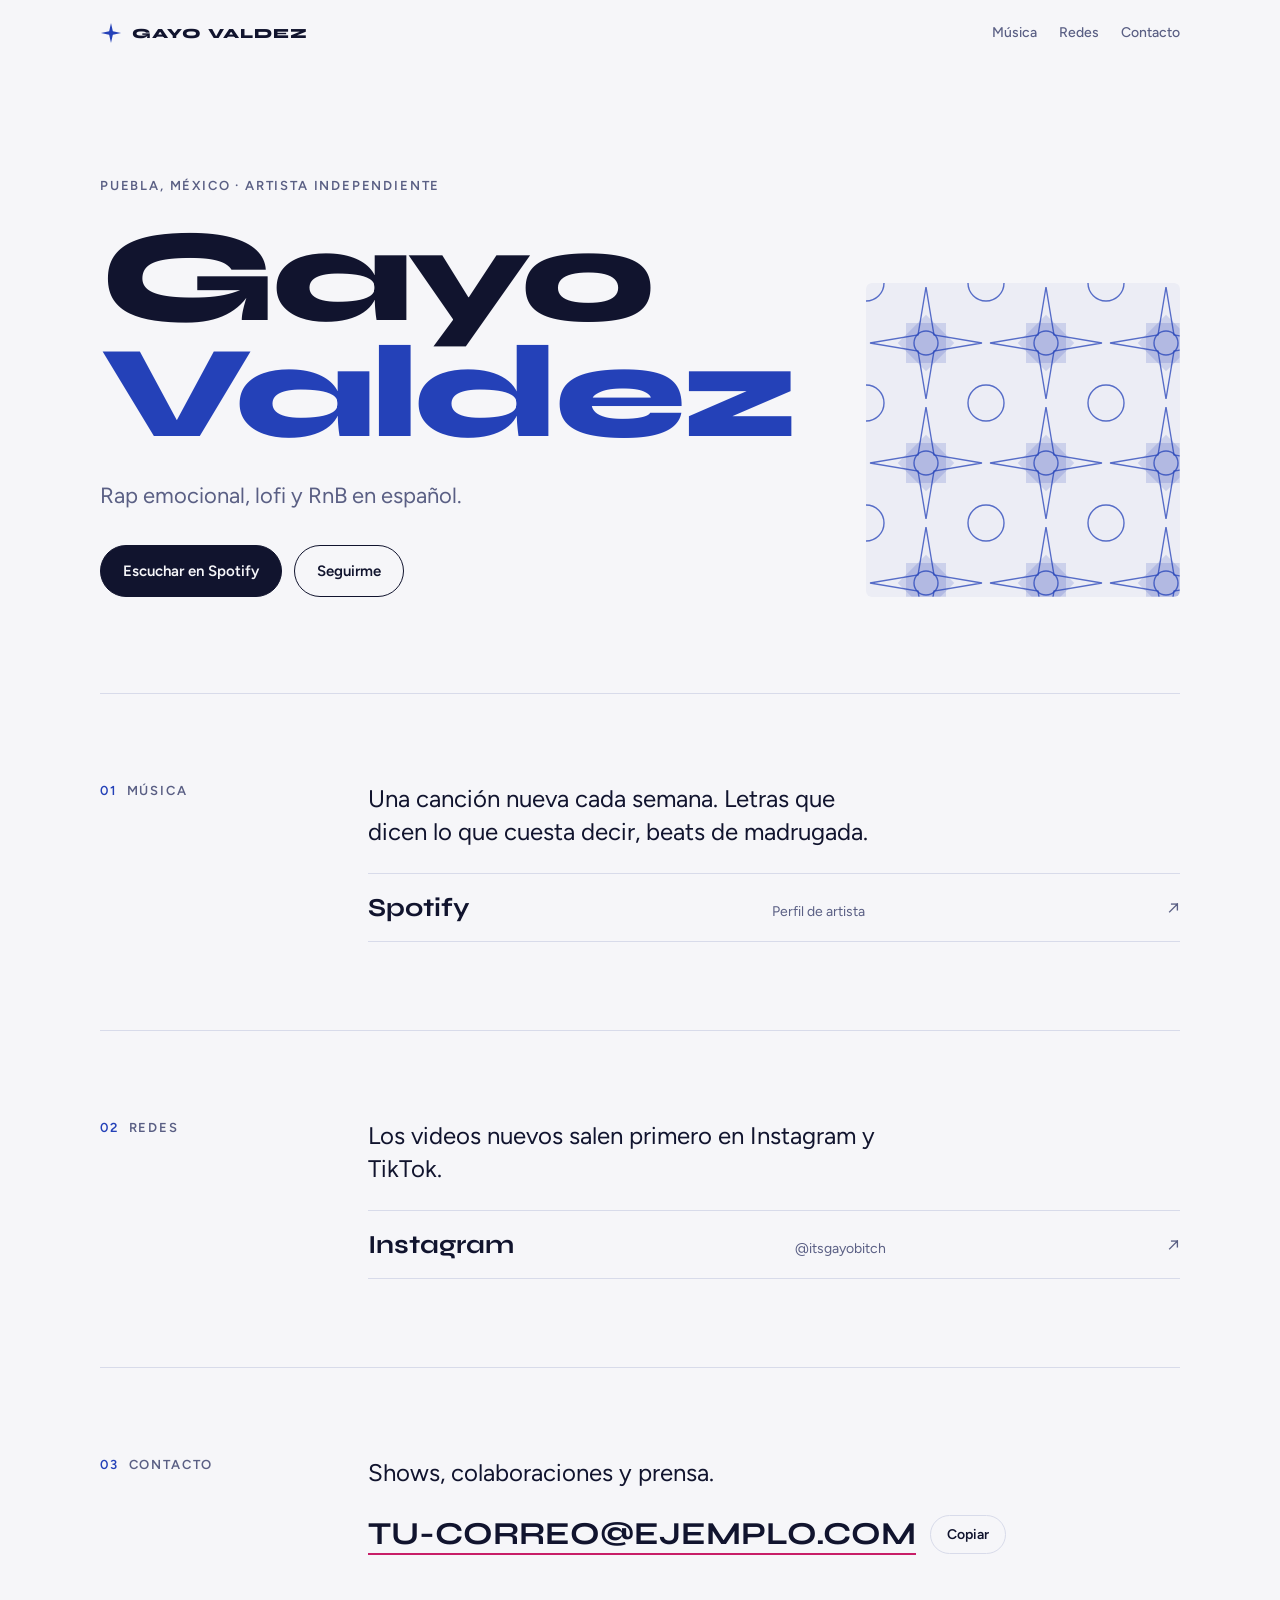
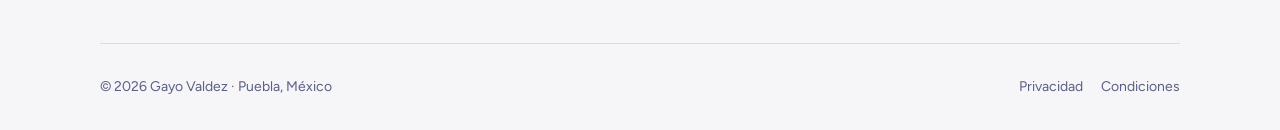
==== index.html @ bd782d78 "Add files via upload" ====
<!doctype html>
<html lang="es">
<head>
<meta charset="utf-8">
<meta name="viewport" content="width=device-width,initial-scale=1,viewport-fit=cover">
<link rel="preconnect" href="https://fonts.googleapis.com"><link rel="preconnect" href="https://fonts.gstatic.com" crossorigin>
<link rel="stylesheet" href="https://fonts.googleapis.com/css2?family=Syne:wght@700;800&family=Figtree:wght@400;500;600&display=swap">
<title>Gayo Valdez</title>
<meta name="description" content="Gayo Valdez: rap emocional, lofi y RnB en español desde Puebla, México.">
<meta property="og:title" content="Gayo Valdez"><meta property="og:description" content="Rap emocional, lofi y RnB en español desde Puebla."><meta property="og:url" content="https://gayovaldez.com/">
<link rel="stylesheet" href="styles.css">
<script>/* enlaces viejos con # */var h=location.hash;if(h==="#privacidad"||h==="#terminos")location.replace(h.slice(1)+"/");</script>
</head>
<body>
<nav class="wrap" aria-label="Principal">
  <a class="brand" href="./"><svg viewBox="0 0 24 24" aria-hidden="true"><path d="M12 1 L14 10 L23 12 L14 14 L12 23 L10 14 L1 12 L10 10 Z" fill="var(--cobalt)"/></svg> GAYO VALDEZ</a>
  <div class="links">
    <a href="#musica">Música</a><a href="#redes">Redes</a><a href="#contacto">Contacto</a>
    <!-- Próximas: <a href="#conciertos">Conciertos</a><a href="#galeria">Galería</a><a href="#bts">Detrás de cámaras</a><a href="#merch">Merch</a> -->
  </div>
</nav>

<main class="wrap">
  <header class="hero">
    <div>
      <p class="eyebrow">Puebla, México · Artista independiente</p>
      <h1><span>Gayo</span><span class="v">Valdez</span></h1>
      <p class="tag">Rap emocional, lofi y RnB en español.</p>
      <div class="cta">
        <a class="btn main" data-link="spotify" href="#musica">Escuchar en Spotify</a>
        <a class="btn" href="#redes">Seguirme</a>
      </div>
    </div>
    <div class="tile" aria-hidden="true">
      <svg preserveAspectRatio="xMidYMid slice"><defs><pattern id="az" width="120" height="120" patternUnits="userSpaceOnUse">
        <rect class="f" x="40" y="40" width="40" height="40"/><rect class="f" x="40" y="40" width="40" height="40" transform="rotate(45 60 60)"/>
        <circle class="t" cx="60" cy="60" r="12"/><circle class="t" cx="0" cy="0" r="18"/><circle class="t" cx="120" cy="0" r="18"/><circle class="t" cx="0" cy="120" r="18"/><circle class="t" cx="120" cy="120" r="18"/>
        <path class="t" d="M60 4 L68 52 L116 60 L68 68 L60 116 L52 68 L4 60 L52 52 Z"/>
      </pattern></defs><rect width="100%" height="100%" fill="url(#az)"/></svg>
    </div>
  </header>

  <section class="sec" id="musica">
    <h2><i>01</i>Música</h2>
    <div>
      <p class="lead">Una canción nueva cada semana. Letras que dicen lo que cuesta decir, beats de madrugada.</p>
      <ul class="list">
        <li><a data-link="spotify">Spotify <span>Perfil de artista</span></a></li>
        <li><a data-link="youtube">YouTube <span>Videos oficiales</span></a></li>
        <li><a data-link="apple">Apple Music <span>Escuchar</span></a></li>
        <li><a data-link="soundcloud">SoundCloud <span>Escuchar</span></a></li>
      </ul>
    </div>
  </section>

  <section class="sec" id="redes">
    <h2><i>02</i>Redes</h2>
    <div>
      <p class="lead">Los videos nuevos salen primero en Instagram y TikTok.</p>
      <ul class="list">
        <li><a data-link="instagram">Instagram <span>@itsgayobitch</span></a></li>
        <li><a data-link="tiktok">TikTok <span data-tiktok></span></a></li>
      </ul>
    </div>
  </section>

  <section class="sec" id="contacto">
    <h2><i>03</i>Contacto</h2>
    <div>
      <p class="lead">Shows, colaboraciones y prensa.</p>
      <div class="mail"><a data-email href="#"></a><button id="cp" type="button">Copiar</button></div>
    </div>
  </section>

  <!-- PRÓXIMAS SECCIONES (descomentar cuando haya contenido)
  <section class="sec" id="conciertos"><h2><i>04</i>Conciertos</h2><div>…</div></section>
  <section class="sec" id="galeria"><h2><i>05</i>Galería</h2><div>…</div></section>
  <section class="sec" id="bts"><h2><i>06</i>Detrás de cámaras</h2><div>…</div></section>
  <section class="sec" id="merch"><h2><i>07</i>Merch</h2><div>…</div></section>
  -->
</main>

<footer class="wrap">
  <span>© <span data-year>2026</span> Gayo Valdez · Puebla, México</span>
  <nav aria-label="Legal"><a href="privacidad/">Privacidad</a><a href="terminos/">Condiciones</a></nav>
</footer>
<script src="config.js"></script><script src="site.js"></script>
</body>
</html>
---- styles.css ----
/* Gayo Valdez — portafolio minimalista. Talavera como único gesto; todo lo demás, aire. */
:root{
  --bg:#F6F6F9; --surface:#ECEDF5; --fg:#11142E; --muted:#5A5F84; --cobalt:#2441B8; --rosa:#C81E68; --line:#D8DBEA;
  --display:"Syne","Arial Black",sans-serif; --body:"Figtree",system-ui,sans-serif; --tile:#2441B8;
}
@media (prefers-color-scheme:dark){:root:not([data-theme="light"]){--bg:#0B0E24;--surface:#151A3F;--fg:#ECEEFA;--muted:#9CA3CF;--cobalt:#8197FF;--rosa:#FF5BA0;--line:#232A5C;--tile:#8197FF;color-scheme:dark}}
:root[data-theme="dark"]{--bg:#0B0E24;--surface:#151A3F;--fg:#ECEEFA;--muted:#9CA3CF;--cobalt:#8197FF;--rosa:#FF5BA0;--line:#232A5C;--tile:#8197FF;color-scheme:dark}
*{box-sizing:border-box}
html{scroll-behavior:smooth;-webkit-text-size-adjust:100%}
body{margin:0;background:var(--bg);color:var(--fg);font:400 17px/1.6 var(--body);padding-inline:max(16px,env(safe-area-inset-left,0px)) max(16px,env(safe-area-inset-right,0px))}
a{color:inherit}
:focus-visible{outline:3px solid var(--rosa);outline-offset:3px}
[hidden]{display:none!important}
.wrap{max-width:1080px;margin:0 auto}

nav{display:flex;justify-content:space-between;align-items:center;gap:16px;padding-block:22px;flex-wrap:wrap}
.brand{display:flex;align-items:center;gap:10px;text-decoration:none;font:800 14px var(--display);letter-spacing:.08em}
.brand svg{width:22px;height:22px}
nav .links{display:flex;gap:22px;font-size:14px;font-weight:500}
nav .links a{text-decoration:none;color:var(--muted)} nav .links a:hover{color:var(--fg)}

.hero{display:grid;grid-template-columns:1.25fr 1fr;gap:clamp(28px,6vw,72px);align-items:end;padding-block:clamp(40px,9vw,110px) clamp(48px,8vw,96px)}
.eyebrow{margin:0 0 22px;font-size:13px;font-weight:600;letter-spacing:.14em;text-transform:uppercase;color:var(--muted)}
h1{font:800 clamp(56px,11vw,132px)/.88 var(--display);letter-spacing:-.035em;margin:0}
h1 span{display:block} h1 .v{color:var(--cobalt)}
.tag{margin:26px 0 0;font-size:clamp(18px,2.4vw,22px);color:var(--muted);max-width:30ch}
.cta{display:flex;gap:12px;flex-wrap:wrap;margin-top:32px}
.btn{display:inline-block;padding:13px 22px;border-radius:999px;font-weight:600;font-size:15px;text-decoration:none;border:1.5px solid var(--fg);transition:transform .15s}
.btn.main{background:var(--fg);color:var(--bg)}
.btn:hover{transform:translateY(-2px)}
.tile{aspect-ratio:1;border-radius:6px;overflow:hidden;background:var(--surface)}
.tile svg{display:block;width:100%;height:100%}
.tile .t{fill:none;stroke:var(--tile);stroke-width:1.4;opacity:.75}
.tile .f{fill:var(--tile);opacity:.16}

.sec{display:grid;grid-template-columns:220px 1fr;gap:clamp(18px,4vw,48px);padding-block:clamp(44px,7vw,88px);border-top:1px solid var(--line)}
.sec>*{min-width:0}
.sec h2{margin:0;font:600 13px/1.4 var(--body);letter-spacing:.14em;text-transform:uppercase;color:var(--muted)}
.sec h2 i{font-style:normal;color:var(--cobalt);margin-right:10px}
.lead{margin:0 0 24px;font-size:clamp(19px,2.4vw,24px);line-height:1.4;max-width:34ch}
.list{list-style:none;margin:0;padding:0;border-top:1px solid var(--line)}
.list li{border-bottom:1px solid var(--line)}
.list a{display:flex;justify-content:space-between;align-items:baseline;gap:16px;padding:18px 0;text-decoration:none;font:700 clamp(20px,3vw,26px) var(--display)}
.list a span{font:400 14px var(--body);color:var(--muted)}
.list a:hover{color:var(--rosa)}
.list a::after{content:"↗";font:400 18px var(--body);color:var(--muted);margin-left:auto;order:3}
.list a span{margin-left:auto}
.mail{display:flex;gap:14px;align-items:center;flex-wrap:wrap}
.mail a{font:700 clamp(20px,3.6vw,32px) var(--display);text-decoration:none;overflow-wrap:anywhere;border-bottom:2px solid var(--rosa)}
.mail button{font:600 14px var(--body);padding:10px 16px;border-radius:999px;border:1.5px solid var(--line);background:transparent;color:var(--fg);cursor:pointer}

footer{padding-block:32px max(32px,env(safe-area-inset-bottom,0px));border-top:1px solid var(--line);display:flex;justify-content:space-between;gap:16px;flex-wrap:wrap;font-size:14px;color:var(--muted)}
footer nav{padding:0;gap:18px;display:flex}
footer a{text-decoration:none} footer a:hover{color:var(--fg)}

.legal{padding-block:clamp(40px,8vw,96px);max-width:68ch}
.legal h1{font-size:clamp(36px,7vw,60px);line-height:1;margin-bottom:20px}
.legal h3{font:700 18px var(--display);margin:30px 0 8px}
.legal p{margin:0 0 14px}
.muted{color:var(--muted)}

@media(max-width:760px){
  .hero{grid-template-columns:1fr}
  .tile{aspect-ratio:auto;height:96px;order:-1}
  .sec{grid-template-columns:1fr}
  nav .links{gap:16px}
}
@media(prefers-reduced-motion:reduce){html{scroll-behavior:auto}.btn{transition:none}}
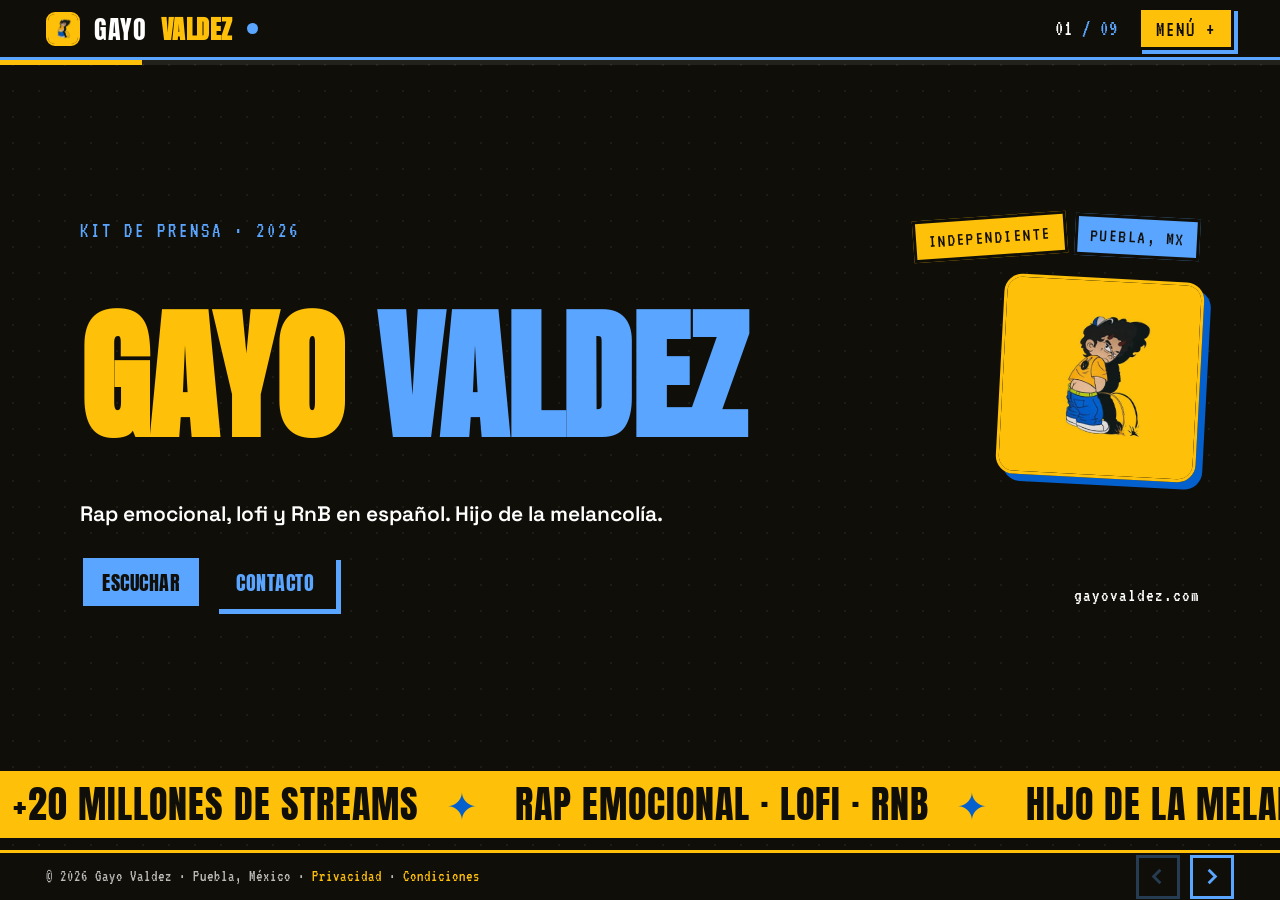
==== commit dec78e6e: "Add files via upload" ====
--- a/index.html
+++ b/index.html
@@ -1,89 +1,1121 @@
-<!doctype html>
+<!--
+  HYPRLUV Slideshow
+  https://templatemo.com/tm-627-hyprluv-slideshow
+-->
+<!DOCTYPE html>
+<!--
+  TM-627 / HYPRLUV
+  Electronic Press Kit (EPK) slideshow template
+  Free HTML template by TemplateMo (https://templatemo.com)
+  Single file, vanilla JS. No build step, no dependencies.
+  Loud Y2K / editorial poster aesthetic. Hot orange, acid lime, black.
+  Replace all demo copy, stats, dates, and contact details before publishing.
+-->
 <html lang="es">
 <head>
-<meta charset="utf-8">
-<meta name="viewport" content="width=device-width,initial-scale=1,viewport-fit=cover">
-<link rel="preconnect" href="https://fonts.googleapis.com"><link rel="preconnect" href="https://fonts.gstatic.com" crossorigin>
-<link rel="stylesheet" href="https://fonts.googleapis.com/css2?family=Syne:wght@700;800&family=Figtree:wght@400;500;600&display=swap">
-<title>Gayo Valdez</title>
-<meta name="description" content="Gayo Valdez: rap emocional, lofi y RnB en español desde Puebla, México.">
-<meta property="og:title" content="Gayo Valdez"><meta property="og:description" content="Rap emocional, lofi y RnB en español desde Puebla."><meta property="og:url" content="https://gayovaldez.com/">
-<link rel="stylesheet" href="styles.css">
-<script>/* enlaces viejos con # */var h=location.hash;if(h==="#privacidad"||h==="#terminos")location.replace(h.slice(1)+"/");</script>
+<meta charset="UTF-8">
+<meta name="viewport" content="width=device-width, initial-scale=1.0, viewport-fit=cover">
+<title>Gayo Valdez · Rap emocional, lofi y RnB en español · Puebla, México</title>
+<meta name="description" content="Gayo Valdez: artista independiente de Puebla, México. Rap emocional, lofi y RnB en español. Escucha su música, conoce sus números y contáctalo.">
+<meta property="og:title" content="Gayo Valdez"><meta property="og:description" content="Rap emocional, lofi y RnB en español desde Puebla."><meta property="og:url" content="https://gayovaldez.com/"><meta property="og:type" content="website"><meta property="og:image" content="https://gayovaldez.com/assets/logo-512.jpg">
+<meta name="theme-color" content="#FEC009">
+<link rel="icon" type="image/png" href="assets/favicon.png"><link rel="apple-touch-icon" href="assets/apple-touch-icon.png">
+<link rel="preconnect" href="https://fonts.googleapis.com">
+<link rel="preconnect" href="https://fonts.gstatic.com" crossorigin>
+<link href="https://fonts.googleapis.com/css2?family=Anton&family=Space+Grotesk:wght@400;500;600;700&family=VT323&display=swap&subset=latin-ext" rel="stylesheet">
+<style>
+  /* TOKENS */
+  :root{
+    --ink:#100E08;   /* negro del logo */
+    --ink-2:#1B1810;
+    --orange:#FEC009;   /* amarillo de marca */
+    --lime:#5AA5FF;     /* azul de marca, tono claro para texto sobre negro */
+    --blue:#0460CD;     /* azul de marca (pantalón del logo) */
+    --bone:#FFF3CF;
+    --pink:#F2A65A;
+    --white:#FFFFFF;
+
+    --font-display:"Anton", "Arial Narrow", sans-serif;
+    --font-body:"Space Grotesk", system-ui, sans-serif;
+    --font-pixel:"VT323", ui-monospace, monospace;
+
+    --pop:cubic-bezier(0.16, 1, 0.3, 1);      /* snappy expo out */
+    --snap:cubic-bezier(0.34, 1.56, 0.64, 1); /* slight overshoot */
+
+    --bar:60px;          /* top bar height, desktop */
+    --foot:50px;         /* fixed footer bar height, desktop */
+    --edge:clamp(18px, 3.6vw, 50px);
+  }
+
+  /* RESET */
+  *,*::before,*::after{box-sizing:border-box;margin:0;padding:0}
+  html,body{height:100%}
+  html{-webkit-text-size-adjust:100%}
+  body{
+    font-family:var(--font-body);
+    background:var(--ink);
+    color:var(--white);
+    line-height:1.4;
+    overflow:hidden;            /* deck owns the scroll */
+    -webkit-font-smoothing:antialiased;
+    text-rendering:optimizeLegibility;
+  }
+  a{color:inherit;text-decoration:none}
+  button{font:inherit;color:inherit;background:none;border:none;cursor:pointer}
+  img{max-width:100%;display:block}
+  ::selection{background:var(--lime);color:var(--ink)}
+
+  /* CUSTOM SCROLLBARS */
+  .scrollable{scrollbar-width:thin;scrollbar-color:var(--orange) transparent}
+  .scrollable::-webkit-scrollbar{width:9px;height:9px}
+  .scrollable::-webkit-scrollbar-track{background:rgba(255,255,255,.06)}
+  .scrollable::-webkit-scrollbar-thumb{
+    background:var(--orange);
+    border:2px solid var(--ink);
+    border-radius:0;
+  }
+  .scrollable::-webkit-scrollbar-thumb:hover{background:var(--lime)}
+  .s-lime .scrollable,.s-bone .scrollable{scrollbar-color:var(--ink) transparent}
+  .s-lime .scrollable::-webkit-scrollbar-thumb,
+  .s-bone .scrollable::-webkit-scrollbar-thumb{background:var(--ink);border-color:transparent}
+
+  /* TOP BAR */
+  .topbar{
+    position:fixed;top:0;left:0;right:0;z-index:60;
+    height:var(--bar);
+    display:flex;align-items:center;justify-content:space-between;
+    padding:0 var(--edge);
+    background:var(--ink);
+    border-bottom:3px solid var(--lime);
+  }
+  .mark{
+    font-family:var(--font-display);
+    font-size:clamp(19px,2.2vw,26px);
+    letter-spacing:.5px;line-height:1;color:var(--white);
+    display:inline-flex;align-items:center;gap:.4em;
+  }
+  .mark b{color:var(--orange)}
+  .mark .dot{
+    width:.42em;height:.42em;background:var(--lime);border-radius:50%;
+    display:inline-block;animation:blink 1.4s steps(2) infinite;
+  }
+  @keyframes blink{50%{opacity:0}}
+
+  .topright{display:flex;align-items:center;gap:clamp(12px,2vw,20px)}
+  .counter{
+    font-family:var(--font-pixel);
+    font-size:21px;letter-spacing:1px;color:var(--lime);
+    white-space:nowrap;
+  }
+  .counter .now{color:var(--white)}
+  .menu-btn{
+    font-family:var(--font-pixel);font-size:21px;letter-spacing:2px;
+    background:var(--orange);color:var(--ink);
+    padding:5px 15px 3px;border:3px solid var(--ink);
+    box-shadow:4px 4px 0 var(--lime);
+    transition:transform .18s var(--snap),box-shadow .18s var(--pop);
+  }
+  .menu-btn:hover{transform:translate(-2px,-2px);box-shadow:6px 6px 0 var(--lime)}
+  .menu-btn:active{transform:translate(2px,2px);box-shadow:1px 1px 0 var(--lime)}
+
+  /* progress bar under the top bar */
+  .progress{
+    position:fixed;top:var(--bar);left:0;right:0;z-index:60;height:5px;
+    background:rgba(255,255,255,.08);
+  }
+  .progress i{
+    display:block;height:100%;width:11.11%;
+    background:var(--orange);
+    transition:width .5s var(--pop);
+  }
+
+  /* DECK + SLIDES */
+  .deck{position:fixed;inset:0;overflow:hidden}
+  .slide{
+    position:absolute;inset:0;
+    opacity:0;visibility:hidden;
+    /* the background only fades, the content carries the staggered motion */
+    transition:opacity .26s var(--pop),visibility 0s linear .26s;
+  }
+  .slide.active{
+    opacity:1;visibility:visible;z-index:1;
+    /* incoming background fades in just after the outgoing one is gone */
+    transition:opacity .3s var(--pop) .24s,visibility 0s;
+  }
+  .slide.leaving{
+    opacity:0;z-index:2;        /* outgoing sits on top and fades out first */
+    transition:opacity .26s var(--pop),visibility 0s linear .26s;
+  }
+
+  /* scrollable inner column. content centers, footer pins to the bottom */
+  .inner{
+    position:relative;z-index:1;
+    height:100%;width:100%;
+    overflow-y:auto;overflow-x:hidden;
+    padding:calc(var(--bar) + 18px) var(--edge) calc(var(--foot) + 12px);
+    display:flex;flex-direction:column;
+  }
+  .wrap{width:100%;max-width:1120px;margin:auto}   /* auto margins center the block vertically */
+
+  /* one persistent background layer behind every slide. it animates its
+     background-color directly, so a colour change is a true hue to hue blend
+     (orange straight to black) with no opacity crossfade and no muddy dip */
+  .stage-bg{
+    position:absolute;inset:0;z-index:0;
+    background-color:var(--ink);
+    transition:background-color .62s var(--pop);
+    will-change:background-color;
+  }
+
+  /* slides keep their TEXT colour but the background is owned by .stage-bg,
+     so slide opacity only fades the content, never the colour */
+  .s-ink   {color:var(--white)}
+  .s-orange{color:var(--ink)}
+  .s-lime  {color:var(--white)}
+  .s-bone  {color:var(--ink)}
+
+  /* halftone atmosphere so slides are never flat */
+  .s-ink::before,.s-orange::before,.s-lime::before,.s-bone::before{
+    content:"";position:absolute;inset:0;pointer-events:none;z-index:0;
+    background-image:radial-gradient(currentColor 1px,transparent 1.4px);
+    background-size:26px 26px;opacity:.06;
+  }
+
+  /* TYPE HELPERS */
+  .kicker{
+    font-family:var(--font-pixel);font-size:clamp(16px,1.7vw,21px);
+    letter-spacing:3px;text-transform:uppercase;
+    display:inline-block;
+  }
+  .huge{
+    font-family:var(--font-display);
+    font-size:clamp(50px,11vw,142px);
+    line-height:.86;letter-spacing:-.5px;text-transform:uppercase;
+  }
+  .big{
+    font-family:var(--font-display);
+    font-size:clamp(30px,4.6vw,58px);
+    line-height:1.08;letter-spacing:.5px;text-transform:uppercase;  /* loose enough that the two lines never touch */
+  }
+  .mid{
+    font-family:var(--font-display);
+    font-size:clamp(24px,3.4vw,42px);
+    line-height:.98;letter-spacing:.5px;text-transform:uppercase;
+  }
+  .lead{font-size:clamp(16px,1.55vw,20px);line-height:1.52;max-width:60ch}
+  .mono{font-family:var(--font-pixel);font-size:19px;letter-spacing:1px}
+  .hl-lime{color:var(--lime)}
+  .hl-orange{color:var(--orange)}
+  .hl-pink{color:var(--pink)}
+
+  /* STICKERS, STARS, TAGS, BUTTONS */
+  .sticker{
+    display:inline-block;
+    font-family:var(--font-pixel);font-size:clamp(14px,1.5vw,19px);
+    letter-spacing:1.5px;text-transform:uppercase;
+    padding:6px 12px 3px;
+    border:3px solid var(--ink);
+    background:var(--lime);color:var(--ink);
+    box-shadow:4px 4px 0 var(--ink);
+    transform:rotate(-4deg);
+  }
+  .sticker.o{background:var(--orange);color:var(--ink)}
+  .sticker.p{background:var(--pink);color:var(--ink)}
+  .sticker.w{background:var(--white);color:var(--ink)}
+  .sticker.r2{transform:rotate(3deg)}
+  .sticker.r3{transform:rotate(-8deg)}
+
+  .star{display:inline-block;width:1em;height:1em;vertical-align:middle}
+  .spin{animation:spin 6s linear infinite}
+  @keyframes spin{to{transform:rotate(360deg)}}
+
+  .tags{display:flex;flex-wrap:wrap;gap:9px;margin-top:6px}
+  .tag{
+    font-family:var(--font-pixel);font-size:16px;letter-spacing:1px;
+    text-transform:uppercase;
+    padding:4px 11px 2px;border:2px solid currentColor;
+  }
+
+  .btnrow{display:flex;flex-wrap:wrap;gap:12px;margin-top:6px}
+  .btn{
+    display:inline-flex;align-items:center;gap:.6em;
+    font-family:var(--font-display);font-size:clamp(16px,1.6vw,20px);
+    letter-spacing:.5px;text-transform:uppercase;
+    padding:11px 19px 9px;border:3px solid var(--ink);
+    background:var(--ink);color:var(--lime);
+    box-shadow:5px 5px 0 var(--lime);
+    transition:transform .18s var(--snap),box-shadow .18s var(--pop),background .18s,color .18s;
+  }
+  .btn:hover{transform:translate(-3px,-3px);box-shadow:8px 8px 0 var(--lime)}
+  .btn:active{transform:translate(2px,2px);box-shadow:2px 2px 0 var(--lime)}
+  .btn.fill{background:var(--lime);color:var(--ink);box-shadow:5px 5px 0 var(--ink)}
+  .btn.fill:hover{box-shadow:8px 8px 0 var(--ink)}
+  .btn.ghost{background:transparent;color:currentColor;box-shadow:5px 5px 0 currentColor}
+  .s-orange .btn,.s-lime .btn,.s-bone .btn{border-color:var(--ink)}
+
+  /* MARQUEE (in-flow, full bleed to the viewport edges) */
+  .marquee{
+    overflow:hidden;white-space:nowrap;width:100%;
+    border-top:3px solid currentColor;border-bottom:3px solid currentColor;
+    padding:7px 0;
+  }
+  .marquee.bleed{width:calc(100% + 2 * var(--edge));max-width:none;margin-left:calc(-1 * var(--edge));margin-right:calc(-1 * var(--edge))}
+  .marquee .track{
+    display:inline-block;white-space:nowrap;
+    font-family:var(--font-display);font-size:clamp(22px,3.2vw,38px);
+    letter-spacing:1px;text-transform:uppercase;
+    animation:scroll 22s linear infinite;will-change:transform;
+  }
+  .marquee.rtl .track{animation-direction:reverse}
+  .marquee .track span{padding:0 .35em}
+  .marquee .track .s{color:var(--orange)}
+  @keyframes scroll{from{transform:translateX(0)}to{transform:translateX(-50%)}}
+  .marquee.thin .track{font-family:var(--font-pixel);font-size:clamp(18px,2vw,24px);letter-spacing:2px}
+
+  /* SLIDE 1 COVER */
+  .cover{display:flex;flex-direction:column;gap:clamp(12px,2.2vh,24px)}
+  .cover .toprow{display:flex;justify-content:space-between;align-items:flex-start;gap:16px;flex-wrap:wrap}
+  .cover .stickwrap{display:flex;gap:9px;flex-wrap:wrap}
+  .cover .title{position:relative}
+  .cover .title .huge{color:var(--orange)}
+  .cover .title .huge .o{color:var(--lime)}
+  .cover .floatstar{
+    position:absolute;right:0;top:-.15em;width:clamp(54px,10vw,128px);height:auto;color:var(--orange);
+  }
+  .cover .botrow{display:flex;justify-content:space-between;align-items:flex-end;gap:18px;flex-wrap:wrap}
+
+  /* SLIDE 2 BIO */
+  .bio-grid{display:grid;grid-template-columns:1.4fr 1fr;gap:clamp(20px,3.4vw,46px);align-items:start}
+  .bio-meta{display:flex;flex-direction:column;gap:14px}
+  .meta-card{border:3px solid var(--ink);padding:13px 15px;background:rgba(255,255,255,.18)}
+  .meta-card .k{font-family:var(--font-pixel);font-size:16px;letter-spacing:1px;text-transform:uppercase;opacity:.8}
+  .meta-card .v{font-family:var(--font-display);font-size:clamp(20px,2.1vw,27px);text-transform:uppercase;line-height:1}
+
+  /* SLIDE 3 RELEASES */
+  .rel-hero{
+    border:3px solid var(--lime);padding:clamp(14px,2.4vw,22px);
+    display:flex;justify-content:space-between;gap:18px;align-items:flex-end;flex-wrap:wrap;
+    background:linear-gradient(120deg,rgba(254,192,9,.16),rgba(90,165,255,.10));
+    margin-bottom:10px;
+  }
+  .rel-list{display:flex;flex-direction:column}
+  .rel-row{
+    display:grid;grid-template-columns:1fr auto auto;gap:16px;align-items:baseline;
+    padding:8px 4px;border-top:2px solid rgba(255,255,255,.18);
+    transition:padding-left .2s var(--pop),color .2s;
+  }
+  .rel-row:hover{padding-left:14px;color:var(--lime)}
+  .rel-row .t{font-family:var(--font-display);font-size:clamp(20px,2.6vw,32px);text-transform:uppercase;line-height:1}
+  .rel-row .ty{font-family:var(--font-pixel);font-size:17px;letter-spacing:1px;text-transform:uppercase;opacity:.8}
+  .rel-row .yr{font-family:var(--font-pixel);font-size:20px;letter-spacing:1px;color:var(--orange)}
+
+  /* SLIDE 4 STATS */
+  .stat-grid{display:grid;grid-template-columns:repeat(3,1fr);gap:3px;border:3px solid var(--ink);background:var(--ink)}
+  .stat{background:var(--ink);color:var(--white);padding:clamp(12px,2vw,22px);min-height:80px;display:flex;flex-direction:column;justify-content:center}
+  .stat .n{font-family:var(--font-display);font-size:clamp(38px,5.2vw,74px);line-height:.82;letter-spacing:-1px}
+  .stat .l{font-family:var(--font-pixel);font-size:clamp(14px,1.5vw,18px);letter-spacing:1.5px;text-transform:uppercase;margin-top:5px}
+  .stat .n{color:var(--orange)}
+  .stat:hover{background:var(--orange);color:var(--ink)}
+  .stat:hover .n{color:var(--ink)}
+  .stat:hover .n{color:var(--ink)}
+
+  /* SLIDE 5 PRESS */
+  .quote-grid{display:grid;grid-template-columns:1fr 1fr;gap:12px}
+  .quote{border:3px solid var(--ink);padding:clamp(13px,2vw,22px);position:relative;background:var(--white)}
+  .quote .mk{font-family:var(--font-display);font-size:54px;line-height:.5;color:var(--orange);height:.5em;display:block}
+  .quote p{font-size:clamp(16px,1.8vw,20px);font-weight:600;line-height:1.3;margin:4px 0 9px}
+  .quote .src{font-family:var(--font-pixel);font-size:17px;letter-spacing:1.5px;text-transform:uppercase}
+  .quote:nth-child(2),.quote:nth-child(3){background:var(--lime)}
+
+  /* SLIDE 6 TOUR */
+  .tour-list{display:flex;flex-direction:column;border-top:3px solid var(--orange)}
+  .tour-row{
+    display:grid;grid-template-columns:auto 1fr auto auto;gap:clamp(12px,2.2vw,30px);align-items:center;
+    padding:9px 4px;border-bottom:2px solid rgba(255,255,255,.16);
+    transition:background .2s,padding-left .2s var(--pop);
+  }
+  .tour-row:hover{background:rgba(254,192,9,.12);padding-left:12px}
+  .tour-row .date{font-family:var(--font-pixel);font-size:clamp(17px,1.9vw,22px);letter-spacing:1px;color:var(--lime);white-space:nowrap}
+  .tour-row .city{font-family:var(--font-display);font-size:clamp(20px,2.8vw,34px);text-transform:uppercase;line-height:1}
+  .tour-row .venue{font-family:var(--font-pixel);font-size:17px;letter-spacing:1px;text-transform:uppercase;opacity:.8;text-align:right}
+  .status{
+    font-family:var(--font-pixel);font-size:16px;letter-spacing:1.5px;text-transform:uppercase;
+    padding:4px 11px 2px;border:2px solid currentColor;white-space:nowrap;text-align:center;justify-self:end;
+  }
+  .status.sold{background:var(--orange);color:var(--ink);border-color:var(--ink)}
+  .status.few{background:var(--pink);color:var(--ink);border-color:var(--ink)}
+  .status.on{color:var(--lime)}
+
+  /* SLIDE 7 GALLERY: portrait press photos, dynamic height, scrolls sideways so the shots can stay large */
+  .gal-strip{
+    display:flex;gap:14px;margin-top:14px;
+    height:clamp(360px, 56vh, 900px);     /* dynamic: up to 900, never below 360 */
+    overflow-x:auto;overflow-y:hidden;
+    scroll-snap-type:x proximity;padding-bottom:12px;
+    scrollbar-width:thin;scrollbar-color:var(--ink) transparent;
+  }
+  .gal-strip::-webkit-scrollbar{height:10px}
+  .gal-strip::-webkit-scrollbar-track{background:rgba(16,14,8,.12)}
+  .gal-strip::-webkit-scrollbar-thumb{background:var(--ink)}
+  /* slide 07 step arrows: scroll the strip one photo at a time */
+  .gal-nav{display:flex;gap:8px}
+  .gal-arrow{
+    width:44px;height:44px;display:grid;place-items:center;
+    background:var(--ink);color:var(--lime);border:3px solid var(--ink);
+    transition:transform .16s var(--snap),opacity .16s,background .16s,color .16s;
+  }
+  .gal-arrow:hover{background:var(--lime);color:var(--ink)}
+  .gal-arrow:active{transform:scale(.9)}
+  .gal-arrow:disabled{opacity:.32;cursor:not-allowed}
+  .gal-arrow svg{width:22px;height:22px}
+  .shot{
+    flex:0 0 auto;height:100%;aspect-ratio:3/4;       /* portrait */
+    scroll-snap-align:start;position:relative;overflow:hidden;
+    border:3px solid var(--ink);display:flex;align-items:flex-end;
+    transition:transform .25s var(--snap);
+  }
+  .shot:hover{transform:translateY(-6px)}
+  .shot img{position:absolute;inset:0;width:100%;height:100%;object-fit:cover;display:block;pointer-events:none}
+  .shot .cap{
+    position:relative;z-index:1;width:100%;font-family:var(--font-pixel);font-size:15px;letter-spacing:1px;
+    padding:6px 9px 4px;background:var(--ink);color:var(--lime);text-transform:uppercase;
+  }
+  /* coloured block shows while the sample photo loads or if it is blocked */
+  .shot:nth-child(1){background:linear-gradient(150deg,var(--orange),var(--pink))}
+  .shot:nth-child(2){background:linear-gradient(150deg,var(--lime),var(--orange))}
+  .shot:nth-child(3){background:linear-gradient(150deg,var(--pink),var(--lime))}
+  .shot:nth-child(4){background:linear-gradient(150deg,var(--orange),var(--lime))}
+  .shot:nth-child(5){background:linear-gradient(150deg,var(--lime),var(--pink))}
+  .shot:nth-child(6){background:linear-gradient(150deg,var(--pink),var(--orange))}
+  .shot:nth-child(7){background:linear-gradient(150deg,var(--orange),var(--ink))}
+  .shot:nth-child(8){background:linear-gradient(150deg,var(--lime),var(--ink))}
+
+  /* SLIDE 8 CONTACT */
+  .contact-grid{display:grid;grid-template-columns:1fr 1fr;gap:10px}
+  .cc{border:3px solid var(--lime);padding:11px 14px;background:rgba(90,165,255,.06)}
+  .cc .k{font-family:var(--font-pixel);font-size:16px;letter-spacing:1.5px;text-transform:uppercase;color:var(--lime)}
+  .cc .v{font-family:var(--font-display);font-size:clamp(20px,2.3vw,28px);text-transform:uppercase;line-height:1.05;margin-top:4px}
+  .cc a:hover{color:var(--orange)}
+  .socials{display:flex;flex-wrap:wrap;gap:9px;margin-top:6px}
+
+  /* SLIDE 9 CROSS PROMO */
+  .promo-grid{display:grid;grid-template-columns:repeat(3,1fr);gap:12px}
+  .promo{
+    border:3px solid var(--lime);padding:15px;background:var(--ink-2);
+    display:flex;flex-direction:column;gap:7px;min-height:128px;
+    transition:transform .22s var(--snap),box-shadow .22s var(--pop);
+  }
+  .promo:hover{transform:translate(-4px,-4px);box-shadow:8px 8px 0 var(--orange)}
+  .promo .tm{font-family:var(--font-pixel);font-size:16px;letter-spacing:1.5px;color:var(--orange)}
+  .promo .nm{font-family:var(--font-display);font-size:clamp(22px,2.6vw,34px);text-transform:uppercase;line-height:.94;color:var(--lime)}
+  .promo .ds{font-size:14px;opacity:.82;margin-top:auto}
+
+  /* PREV / NEXT PILLS (desktop) */
+  /* fixed footer bar: static, mirrors the header, never rides the transition */
+  .footerbar{
+    position:fixed;left:0;right:0;bottom:0;z-index:60;
+    height:var(--foot);
+    display:flex;align-items:center;justify-content:space-between;gap:14px;
+    padding:0 var(--edge);
+    background:var(--ink);
+    border-top:3px solid var(--orange);
+  }
+  .foot-credit{
+    font-family:var(--font-pixel);font-size:16px;letter-spacing:1px;
+    color:rgba(255,255,255,.72);
+    white-space:nowrap;overflow:hidden;text-overflow:ellipsis;min-width:0;
+  }
+  .foot-credit a{color:var(--orange)}
+  .foot-credit a:hover{color:var(--lime)}
+  .nav-pills{display:flex;gap:10px;flex:0 0 auto}
+  .pill{
+    width:44px;height:44px;display:grid;place-items:center;
+    background:var(--ink);color:var(--lime);border:3px solid var(--lime);
+    transition:transform .16s var(--snap),background .16s,color .16s;
+  }
+  .pill:hover{background:var(--lime);color:var(--ink)}
+  .pill:active{transform:scale(.9)}
+  .pill:disabled{opacity:.3;cursor:not-allowed}
+  .pill svg{width:23px;height:23px}
+
+  /* POPUP NAV MENU */
+  .nav-pop{
+    position:fixed;inset:0;z-index:90;
+    background:var(--ink);
+    display:flex;flex-direction:column;
+    transform:translateY(-100%);
+    transition:transform .5s var(--pop);
+    overflow-y:auto;                 /* landscape / short viewport safe */
+    padding:80px var(--edge);        /* generous top + bottom */
+  }
+  .nav-pop.open{transform:none}
+  .nav-pop .nav-head{
+    display:flex;justify-content:space-between;align-items:center;gap:18px;
+    border-bottom:3px solid var(--lime);padding-bottom:16px;margin-bottom:auto;
+  }
+  .nav-pop .x{
+    font-family:var(--font-pixel);font-size:23px;letter-spacing:2px;
+    background:var(--lime);color:var(--ink);padding:5px 15px 3px;border:3px solid var(--ink);
+    box-shadow:4px 4px 0 var(--orange);
+  }
+  .nav-list{list-style:none;display:flex;flex-direction:column;gap:2px;margin:auto 0}
+  .nav-list li a{
+    display:flex;align-items:baseline;gap:16px;
+    font-family:var(--font-display);font-size:clamp(22px,3.6vw,42px);
+    text-transform:uppercase;line-height:1.02;color:var(--white);
+    padding:4px 0;transition:color .15s,transform .2s var(--pop);
+  }
+  .nav-list li a .ix{font-family:var(--font-pixel);font-size:clamp(17px,1.9vw,24px);color:var(--orange);min-width:2.4em}
+  .nav-list li a:hover{color:var(--lime);transform:translateX(14px)}
+  .nav-list li a:hover .ix{color:var(--lime)}
+  .nav-foot{
+    margin-top:auto;padding-top:16px;border-top:3px solid var(--orange);
+    font-family:var(--font-pixel);font-size:18px;letter-spacing:1px;color:rgba(255,255,255,.7);
+  }
+  .nav-foot a{color:var(--orange)}
+
+  /* REVEALS */
+  [data-reveal]{opacity:0;transform:translateY(22px);transition:opacity .46s var(--pop),transform .46s var(--pop)}
+  [data-reveal].in{opacity:1;transform:none}
+  .slide.out [data-reveal]{transition:opacity .26s var(--pop),transform .26s var(--pop)}  /* snappy staggered exit */
+
+  /* RESPONSIVE */
+  @media (max-width:900px){
+    .bio-grid{grid-template-columns:1fr}
+    .quote-grid,.contact-grid{grid-template-columns:1fr}
+    .stat-grid{grid-template-columns:repeat(2,1fr)}
+    .gal-strip{height:clamp(360px, 54vh, 700px)}
+    .promo-grid{grid-template-columns:1fr}
+    .rel-row{grid-template-columns:1fr auto;row-gap:2px}
+    .rel-row .ty{grid-column:1;opacity:.7}
+    .tour-row{grid-template-columns:1fr auto;row-gap:4px}
+    .tour-row .venue{grid-column:1;text-align:left}
+    .tour-row .status{grid-column:2;grid-row:1}
+  }
+  @media (max-width:640px){
+    :root{--bar:54px;--foot:46px}
+    .counter{display:none}
+    .foot-credit .fc-long{display:none}
+    .foot-credit{font-size:14px}
+    .pill{width:40px;height:40px}
+    .pill svg{width:21px;height:21px}
+    .gal-strip{height:clamp(360px, 56vh, 520px)}
+    .cover .floatstar{display:none}
+  }
+
+  /* REDUCED MOTION */
+  @media (prefers-reduced-motion:reduce){
+    *,*::before,*::after{animation-duration:.001ms !important;animation-iteration-count:1 !important;transition-duration:.001ms !important}
+    .marquee .track{animation:none;transform:none}
+    .spin{animation:none}
+    [data-reveal]{opacity:1;transform:none}
+    .slide,.slide.active,.slide.leaving{transition-delay:0s !important;transition-duration:.001ms !important}
+  }
+
+  /* ===== GAYO VALDEZ: ajustes de marca ===== */
+  .mark{gap:.55em}
+  .mark-logo{width:34px;height:34px;border-radius:9px;border:2px solid var(--orange);object-fit:cover;flex:0 0 auto}
+  .cover .title{display:flex;align-items:center;justify-content:space-between;gap:clamp(14px,3vw,36px)}
+  .cover .title .huge{min-width:0}
+  .cover .title .huge .o{display:inline-block}
+  .cover-logo{flex:0 0 auto;height:auto;min-width:86px;width:clamp(86px,16vw,200px);aspect-ratio:1;object-fit:cover;border:3px solid var(--orange);border-radius:18px;box-shadow:7px 7px 0 var(--blue);transform:rotate(3deg)}
+  a.tour-row{color:inherit}
+  a.tour-row:hover .city{color:var(--orange)}
+  .tour-row .status.on{color:var(--lime)}
+  .sw{background:var(--ink)}
+  .sw .cap{font-size:17px}
+  .shot.light .cap{background:var(--ink);color:var(--orange)}
+  .brand-note{max-width:62ch}
+  .legal-links{display:flex;gap:14px;flex-wrap:wrap;margin-top:14px;font-family:var(--font-pixel);font-size:19px;letter-spacing:1px}
+  .legal-links a{border-bottom:2px solid var(--orange)}
+  .legal-links a:hover{color:var(--orange)}
+  .soon{cursor:default}
+  .soon:hover{transform:none;box-shadow:none}
+</style>
 </head>
 <body>
-<nav class="wrap" aria-label="Principal">
-  <a class="brand" href="./"><svg viewBox="0 0 24 24" aria-hidden="true"><path d="M12 1 L14 10 L23 12 L14 14 L12 23 L10 14 L1 12 L10 10 Z" fill="var(--cobalt)"/></svg> GAYO VALDEZ</a>
-  <div class="links">
-    <a href="#musica">Música</a><a href="#redes">Redes</a><a href="#contacto">Contacto</a>
-    <!-- Próximas: <a href="#conciertos">Conciertos</a><a href="#galeria">Galería</a><a href="#bts">Detrás de cámaras</a><a href="#merch">Merch</a> -->
+
+<!-- ===================== TOP BAR ===================== -->
+<header class="topbar">
+  <a href="#" class="mark" data-goto="0" aria-label="Gayo Valdez, ir a la portada"><img class="mark-logo" src="assets/logo-gayo.jpg" alt="" width="34" height="34">GAYO<b>VALDEZ</b><span class="dot"></span></a>
+  <div class="topright">
+    <span class="counter"><span class="now">01</span> / 09</span>
+    <button class="menu-btn" id="menuBtn" aria-haspopup="true" aria-expanded="false">MENÚ +</button>
+  </div>
+</header>
+<div class="progress" aria-hidden="true"><i id="progBar"></i></div>
+
+<!-- ===================== DECK ===================== -->
+<main class="deck" id="deck">
+  <div class="stage-bg" id="stageBg" aria-hidden="true"></div>
+
+  <!-- ============ 1 : PORTADA ============ -->
+  <section class="slide s-ink active" data-slide="0">
+    <div class="inner scrollable">
+      <div class="wrap cover">
+        <div class="toprow" data-reveal>
+          <span class="kicker hl-lime">Kit de prensa · 2026</span>
+          <div class="stickwrap">
+            <span class="sticker o">Independiente</span>
+            <span class="sticker r2">Puebla, MX</span>
+          </div>
+        </div>
+
+        <div class="title" data-reveal>
+          <h1 class="huge">GAYO <span class="o">VALDEZ</span></h1>
+          <img class="cover-logo" src="assets/logo-gayo.jpg" alt="Logo de Gayo Valdez" width="200" height="200">
+        </div>
+
+        <p class="lead" data-reveal style="font-size:clamp(16px,1.8vw,21px);font-weight:600">
+          Rap emocional, lofi y RnB en español. Hijo de la melancolía.
+        </p>
+
+        <div class="botrow" data-reveal>
+          <div class="btnrow">
+            <a class="btn fill" href="#" data-goto="2">Escuchar</a>
+            <a class="btn" href="#" data-goto="7">Contacto</a>
+          </div>
+          <span class="mono">gayovaldez.com</span>
+        </div>
+      </div>
+
+      <div class="marquee bleed" data-reveal style="margin-top:20px;border-bottom:none;background:var(--orange);color:var(--ink)">
+        <div class="track">
+          <span>+20 millones de streams</span><span class="s" style="color:var(--blue)">&#10022;</span>
+          <span>Rap emocional · Lofi · RnB</span><span class="s" style="color:var(--blue)">&#10022;</span>
+          <span>Hijo de la melancolía</span><span class="s" style="color:var(--blue)">&#10022;</span>
+          <span>Puebla, México</span><span class="s" style="color:var(--blue)">&#10022;</span>
+        </div>
+      </div>
+    </div>
+  </section>
+
+  <!-- ============ 2 : QUIÉN ============ -->
+  <section class="slide s-orange" data-slide="1">
+    <div class="inner scrollable">
+      <div class="wrap">
+        <span class="kicker" data-reveal>02 / Quién</span>
+        <h2 class="big" data-reveal style="margin:6px 0 16px">Quién es<br>Gayo Valdez</h2>
+        <div class="bio-grid">
+          <div data-reveal>
+            <p class="lead" style="margin-bottom:14px">
+              Gayo Valdez es un artista independiente de Puebla, México. Hace rap emocional, lofi y RnB en español: música que escribe para sí mismo, sin pedir permiso. Muy fresa para los cholos, muy cholo para los fresas.
+            </p>
+            <p class="lead">
+              Con más de 20 millones de streams, produce sus canciones en FL Studio y las comparte en Spotify, Apple Music, SoundCloud y YouTube, mientras su comunidad crece también en Instagram y TikTok. Hace música y escribe cosas.
+            </p>
+            <div class="tags" style="margin-top:18px">
+              <span class="tag">Rap emocional</span>
+              <span class="tag">Lofi</span>
+              <span class="tag">RnB</span>
+              <span class="tag">En español</span>
+              <span class="tag">Independiente</span>
+            </div>
+          </div>
+          <div class="bio-meta" data-reveal>
+            <div class="meta-card">
+              <div class="k">Base</div>
+              <div class="v">Puebla, México</div>
+            </div>
+            <div class="meta-card">
+              <div class="k">Estilo</div>
+              <div class="v">Rap emocional, lofi y RnB</div>
+            </div>
+            <div class="meta-card">
+              <div class="k">Producción</div>
+              <div class="v">FL Studio</div>
+            </div>
+          </div>
+        </div>
+      </div>
+    </div>
+  </section>
+
+  <!-- ============ 3 : MÚSICA ============ -->
+  <section class="slide s-ink" data-slide="2">
+    <div class="inner scrollable">
+      <div class="wrap">
+        <span class="kicker hl-orange" data-reveal>03 / La música</span>
+        <h2 class="big hl-lime" data-reveal style="margin:6px 0 14px">La música</h2>
+
+        <div class="rel-hero" data-reveal>
+          <div>
+            <span class="sticker">Más escuchada</span>
+            <div class="mid hl-orange" style="margin-top:10px">Amarilla</div>
+            <p class="mono" style="margin-top:5px;color:var(--white)">Su canción más conocida · rap emocional</p>
+          </div>
+          <a class="btn fill" href="https://open.spotify.com/artist/0uCVN0ZSViQ4xVwJsDqfVo" target="_blank" rel="noopener">Escuchar en Spotify</a>
+        </div>
+
+        <div class="rel-list">
+          <div class="rel-row" data-reveal><span class="t">Gin</span><span class="ty">Canción</span><span class="yr"></span></div>
+          <div class="rel-row" data-reveal><span class="t">Effy</span><span class="ty">Canción</span><span class="yr"></span></div>
+          <div class="rel-row" data-reveal><span class="t">No puedo llorar</span><span class="ty">Canción</span><span class="yr"></span></div>
+          <div class="rel-row" data-reveal><span class="t">De mí para mí</span><span class="ty">Canción</span><span class="yr"></span></div>
+          <div class="rel-row" data-reveal><span class="t">Canciones para curar el alma</span><span class="ty">Álbum</span><span class="yr">2022</span></div>
+        </div>
+      </div>
+    </div>
+  </section>
+
+  <!-- ============ 4 : NÚMEROS ============ -->
+  <section class="slide s-lime" data-slide="3">
+    <div class="inner scrollable">
+      <div class="wrap">
+        <span class="kicker" data-reveal>04 / Números</span>
+        <h2 class="big" data-reveal style="margin:6px 0 16px">Gayo en<br>números</h2>
+        <div class="stat-grid" data-reveal>
+          <div class="stat"><span class="n">83K</span><span class="l">Oyentes mensuales en Spotify</span></div>
+          <div class="stat"><span class="n">+20M</span><span class="l">Streams totales</span></div>
+          <div class="stat"><span class="n">57K</span><span class="l">Suscriptores en YouTube</span></div>
+          <div class="stat"><span class="n">35K</span><span class="l">Seguidores en Spotify</span></div>
+          <div class="stat"><span class="n">24K</span><span class="l">Seguidores en Instagram</span></div>
+          <div class="stat"><span class="n">300+</span><span class="l">Videos en YouTube</span></div>
+        </div>
+        <p class="mono" data-reveal style="margin-top:14px">Cifras de noviembre de 2026.</p>
+      </div>
+    </div>
+  </section>
+
+  <!-- ============ 5 : EN SUS PALABRAS ============ -->
+  <section class="slide s-bone" data-slide="4">
+    <div class="inner scrollable">
+      <div class="wrap">
+        <span class="kicker hl-orange" data-reveal style="color:var(--blue)">05 / En sus palabras</span>
+        <h2 class="big" data-reveal style="margin:6px 0 16px">En sus<br>palabras</h2>
+        <div class="quote-grid">
+          <div class="quote" data-reveal>
+            <span class="mk">"</span>
+            <p>Hago música y escribo cosas.</p>
+            <span class="src">Bio de Instagram</span>
+          </div>
+          <div class="quote" data-reveal>
+            <span class="mk">"</span>
+            <p>Hijo de la melancolía.</p>
+            <span class="src">Bio de Instagram</span>
+          </div>
+          <div class="quote" data-reveal>
+            <span class="mk">"</span>
+            <p>Muy fresa para los cholos, muy cholo para los fresas.</p>
+            <span class="src">Bio de YouTube</span>
+          </div>
+          <div class="quote" data-reveal>
+            <span class="mk">"</span>
+            <p>Música que escribo para mí, si gusta o no, está de más.</p>
+            <span class="src">Bio de YouTube</span>
+          </div>
+        </div>
+      </div>
+      <div class="marquee thin bleed" data-reveal style="margin-top:12px;border-bottom:none;background:var(--ink);color:var(--orange)">
+        <div class="track">
+          <span>Spotify</span><span class="s">&#10022;</span><span>Apple Music</span><span class="s">&#10022;</span>
+          <span>YouTube</span><span class="s">&#10022;</span><span>SoundCloud</span><span class="s">&#10022;</span><span>Instagram</span><span class="s">&#10022;</span><span>TikTok</span><span class="s">&#10022;</span>
+        </div>
+      </div>
+    </div>
+  </section>
+
+  <!-- ============ 6 : DÓNDE ESCUCHARME ============ -->
+  <section class="slide s-ink" data-slide="5">
+    <div class="inner scrollable">
+      <div class="wrap">
+        <div style="display:flex;justify-content:space-between;align-items:flex-end;gap:14px;flex-wrap:wrap" data-reveal>
+          <div>
+            <span class="kicker hl-orange">06 / Redes</span>
+            <h2 class="big hl-lime" style="margin-top:6px">Dónde<br>encontrarme</h2>
+          </div>
+          <span class="sticker o r3">Todas las redes</span>
+        </div>
+        <div class="tour-list" style="margin-top:18px">
+          <a class="tour-row" href="https://open.spotify.com/artist/0uCVN0ZSViQ4xVwJsDqfVo" target="_blank" rel="noopener" data-reveal><span class="date">Música</span><span class="city">Spotify</span><span class="venue">Gayo Valdez</span><span class="status on">Abrir</span></a>
+          <a class="tour-row" href="https://www.youtube.com/@gayovaldez" target="_blank" rel="noopener" data-reveal><span class="date">Videos</span><span class="city">YouTube</span><span class="venue">@gayovaldez</span><span class="status on">Abrir</span></a>
+          <a class="tour-row" href="https://www.instagram.com/itsgayobitch" target="_blank" rel="noopener" data-reveal><span class="date">Reels</span><span class="city">Instagram</span><span class="venue">@itsgayobitch</span><span class="status on">Abrir</span></a>
+          <a class="tour-row" href="https://www.tiktok.com/@thegreatgayo" target="_blank" rel="noopener" data-reveal><span class="date">Clips</span><span class="city">TikTok</span><span class="venue">@thegreatgayo</span><span class="status on">Abrir</span></a>
+        </div>
+        <p class="mono" data-reveal style="margin-top:14px">También en Apple Music y SoundCloud.</p>
+      </div>
+    </div>
+  </section>
+
+  <!-- ============ 7 : LOGO Y COLORES ============ -->
+  <section class="slide s-orange" data-slide="6">
+    <div class="inner scrollable">
+      <div class="wrap">
+        <div style="display:flex;justify-content:space-between;align-items:flex-end;gap:14px;flex-wrap:wrap" data-reveal>
+          <div>
+            <span class="kicker">07 / Marca</span>
+            <h2 class="big" style="margin-top:6px">Logo y colores</h2>
+          </div>
+          <div style="display:flex;gap:10px;align-items:center;flex-wrap:wrap">
+            <div class="gal-nav">
+              <button class="gal-arrow" id="galPrev" aria-label="Anterior">
+                <svg viewBox="0 0 24 24" fill="none" stroke="currentColor" stroke-width="3"><path d="M15 5l-7 7 7 7"/></svg>
+              </button>
+              <button class="gal-arrow" id="galNext" aria-label="Siguiente">
+                <svg viewBox="0 0 24 24" fill="none" stroke="currentColor" stroke-width="3"><path d="M9 5l7 7-7 7"/></svg>
+              </button>
+            </div>
+            <a class="btn" href="assets/logo-gayo.jpg" download="logo-gayo-valdez.jpg">Descargar logo</a>
+          </div>
+        </div>
+        <div class="gal-strip" id="galStrip" style="margin-top:14px" data-reveal data-noswipe>
+          <figure class="shot"><img src="assets/logo-gayo.jpg" alt="Logo de Gayo Valdez" loading="lazy"><figcaption class="cap">Logo</figcaption></figure>
+          <figure class="shot sw" style="background:#FEC009"><figcaption class="cap">Amarillo · #FEC009</figcaption></figure>
+          <figure class="shot sw" style="background:#0460CD"><figcaption class="cap">Azul · #0460CD</figcaption></figure>
+          <figure class="shot sw" style="background:#100E08"><figcaption class="cap">Negro · #100E08</figcaption></figure>
+          <figure class="shot sw" style="background:#FFF3CF"><figcaption class="cap">Crema · #FFF3CF</figcaption></figure>
+        </div>
+        <p class="mono brand-note" data-reveal style="margin-top:12px;color:var(--ink)">Úsalo tal cual, sin cambiar proporciones ni colores. Para fotos en alta resolución, escríbeme.</p>
+      </div>
+    </div>
+  </section>
+
+  <!-- ============ 8 : CONTACTO ============ -->
+  <section class="slide s-ink" data-slide="7">
+    <div class="inner scrollable">
+      <div class="wrap">
+        <span class="kicker hl-orange" data-reveal>08 / Contacto</span>
+        <h2 class="big hl-lime" data-reveal style="margin:6px 0 16px">Shows y<br>contacto</h2>
+        <div class="contact-grid">
+          <div class="cc" data-reveal><div class="k">Shows y booking</div><div class="v"><a href="mailto:gayovaldez@gmail.com">gayovaldez@gmail.com</a></div></div>
+          <div class="cc" data-reveal><div class="k">Colaboraciones</div><div class="v"><a href="mailto:gayovaldez@gmail.com">gayovaldez@gmail.com</a></div></div>
+          <div class="cc" data-reveal><div class="k">Prensa</div><div class="v"><a href="mailto:gayovaldez@gmail.com">gayovaldez@gmail.com</a></div></div>
+          <div class="cc" data-reveal><div class="k">Sello</div><div class="v">Independiente</div></div>
+        </div>
+        <div class="socials" data-reveal>
+          <a class="tag" href="https://www.instagram.com/itsgayobitch" target="_blank" rel="noopener">IG @itsgayobitch</a>
+          <a class="tag" href="https://www.tiktok.com/@thegreatgayo" target="_blank" rel="noopener">TikTok @thegreatgayo</a>
+          <a class="tag" href="https://www.youtube.com/@gayovaldez" target="_blank" rel="noopener">YouTube @gayovaldez</a>
+          <span class="tag">gayovaldez.com</span>
+        </div>
+        <div class="btnrow" data-reveal style="margin-top:18px">
+          <a class="btn fill" href="mailto:gayovaldez@gmail.com">Escribir un correo</a>
+          <a class="btn" href="https://open.spotify.com/artist/0uCVN0ZSViQ4xVwJsDqfVo" target="_blank" rel="noopener">Escuchar en Spotify</a>
+        </div>
+      </div>
+    </div>
+  </section>
+
+  <!-- ============ 9 : PRÓXIMAMENTE ============ -->
+  <section class="slide s-ink" data-slide="8">
+    <div class="inner scrollable">
+      <div class="wrap">
+        <span class="kicker hl-orange" data-reveal>09 / Próximamente</span>
+        <h2 class="big hl-lime" data-reveal style="margin:6px 0 8px">Lo que<br>viene</h2>
+        <p class="lead" data-reveal style="margin-bottom:16px">Este sitio va a crecer con la música.</p>
+        <div class="promo-grid">
+          <div class="promo soon" data-reveal>
+            <span class="tm">Pronto</span><span class="nm">Conciertos</span>
+            <span class="ds">Fechas, ciudades y boletos cuando haya shows.</span>
+          </div>
+          <div class="promo soon" data-reveal>
+            <span class="tm">Pronto</span><span class="nm">Merch</span>
+            <span class="ds">Ropa y objetos de Gayo Valdez.</span>
+          </div>
+          <div class="promo soon" data-reveal>
+            <span class="tm">Pronto</span><span class="nm">Detrás de cámaras</span>
+            <span class="ds">Fotos y galerías del proceso, del estudio y de los shows.</span>
+          </div>
+        </div>
+        <div class="btnrow" data-reveal style="margin-top:18px">
+          <a class="btn fill" href="#" data-goto="0">Volver al inicio</a>
+        </div>
+        <div class="legal-links" data-reveal>
+          <a href="privacidad/">Privacidad</a><a href="terminos/">Condiciones</a>
+        </div>
+      </div>
+    </div>
+  </section>
+
+</main>
+
+<!-- ===================== BARRA INFERIOR ===================== -->
+<footer class="footerbar">
+  <span class="foot-credit"><span class="fc-long">© 2026 Gayo Valdez · Puebla, México · </span><a href="privacidad/">Privacidad</a> · <a href="terminos/">Condiciones</a></span>
+  <div class="nav-pills">
+    <button class="pill" id="prevBtn" aria-label="Diapositiva anterior">
+      <svg viewBox="0 0 24 24" fill="none" stroke="currentColor" stroke-width="3"><path d="M15 5l-7 7 7 7"/></svg>
+    </button>
+    <button class="pill" id="nextBtn" aria-label="Diapositiva siguiente">
+      <svg viewBox="0 0 24 24" fill="none" stroke="currentColor" stroke-width="3"><path d="M9 5l7 7-7 7"/></svg>
+    </button>
+  </div>
+</footer>
+
+<!-- ===================== MENÚ ===================== -->
+<nav class="nav-pop" id="navPop" aria-hidden="true">
+  <div class="nav-head">
+    <span class="mark"><img class="mark-logo" src="assets/logo-gayo.jpg" alt="" width="34" height="34">GAYO<b style="color:var(--orange)">VALDEZ</b></span>
+    <button class="x" id="navClose" aria-label="Cerrar menú">CERRAR &#10005;</button>
+  </div>
+  <ul class="nav-list">
+    <li><a href="#" data-goto="0"><span class="ix">01</span>Portada</a></li>
+    <li><a href="#" data-goto="1"><span class="ix">02</span>Quién soy</a></li>
+    <li><a href="#" data-goto="2"><span class="ix">03</span>La música</a></li>
+    <li><a href="#" data-goto="3"><span class="ix">04</span>Números</a></li>
+    <li><a href="#" data-goto="4"><span class="ix">05</span>En mis palabras</a></li>
+    <li><a href="#" data-goto="5"><span class="ix">06</span>Mis redes</a></li>
+    <li><a href="#" data-goto="6"><span class="ix">07</span>Logo y colores</a></li>
+    <li><a href="#" data-goto="7"><span class="ix">08</span>Contacto</a></li>
+    <li><a href="#" data-goto="8"><span class="ix">09</span>Próximamente</a></li>
+  </ul>
+  <div class="nav-foot">
+    Flechas del teclado, deslizar o tocar. <a href="privacidad/">Privacidad</a> · <a href="terminos/">Condiciones</a>
   </div>
 </nav>
 
-<main class="wrap">
-  <header class="hero">
-    <div>
-      <p class="eyebrow">Puebla, México · Artista independiente</p>
-      <h1><span>Gayo</span><span class="v">Valdez</span></h1>
-      <p class="tag">Rap emocional, lofi y RnB en español.</p>
-      <div class="cta">
-        <a class="btn main" data-link="spotify" href="#musica">Escuchar en Spotify</a>
-        <a class="btn" href="#redes">Seguirme</a>
-      </div>
-    </div>
-    <div class="tile" aria-hidden="true">
-      <svg preserveAspectRatio="xMidYMid slice"><defs><pattern id="az" width="120" height="120" patternUnits="userSpaceOnUse">
-        <rect class="f" x="40" y="40" width="40" height="40"/><rect class="f" x="40" y="40" width="40" height="40" transform="rotate(45 60 60)"/>
-        <circle class="t" cx="60" cy="60" r="12"/><circle class="t" cx="0" cy="0" r="18"/><circle class="t" cx="120" cy="0" r="18"/><circle class="t" cx="0" cy="120" r="18"/><circle class="t" cx="120" cy="120" r="18"/>
-        <path class="t" d="M60 4 L68 52 L116 60 L68 68 L60 116 L52 68 L4 60 L52 52 Z"/>
-      </pattern></defs><rect width="100%" height="100%" fill="url(#az)"/></svg>
-    </div>
-  </header>
-
-  <section class="sec" id="musica">
-    <h2><i>01</i>Música</h2>
-    <div>
-      <p class="lead">Una canción nueva cada semana. Letras que dicen lo que cuesta decir, beats de madrugada.</p>
-      <ul class="list">
-        <li><a data-link="spotify">Spotify <span>Perfil de artista</span></a></li>
-        <li><a data-link="youtube">YouTube <span>Videos oficiales</span></a></li>
-        <li><a data-link="apple">Apple Music <span>Escuchar</span></a></li>
-        <li><a data-link="soundcloud">SoundCloud <span>Escuchar</span></a></li>
-      </ul>
-    </div>
-  </section>
-
-  <section class="sec" id="redes">
-    <h2><i>02</i>Redes</h2>
-    <div>
-      <p class="lead">Los videos nuevos salen primero en Instagram y TikTok.</p>
-      <ul class="list">
-        <li><a data-link="instagram">Instagram <span>@itsgayobitch</span></a></li>
-        <li><a data-link="tiktok">TikTok <span data-tiktok></span></a></li>
-      </ul>
-    </div>
-  </section>
-
-  <section class="sec" id="contacto">
-    <h2><i>03</i>Contacto</h2>
-    <div>
-      <p class="lead">Shows, colaboraciones y prensa.</p>
-      <div class="mail"><a data-email href="#"></a><button id="cp" type="button">Copiar</button></div>
-    </div>
-  </section>
-
-  <!-- PRÓXIMAS SECCIONES (descomentar cuando haya contenido)
-  <section class="sec" id="conciertos"><h2><i>04</i>Conciertos</h2><div>…</div></section>
-  <section class="sec" id="galeria"><h2><i>05</i>Galería</h2><div>…</div></section>
-  <section class="sec" id="bts"><h2><i>06</i>Detrás de cámaras</h2><div>…</div></section>
-  <section class="sec" id="merch"><h2><i>07</i>Merch</h2><div>…</div></section>
-  -->
-</main>
-
-<footer class="wrap">
-  <span>© <span data-year>2026</span> Gayo Valdez · Puebla, México</span>
-  <nav aria-label="Legal"><a href="privacidad/">Privacidad</a><a href="terminos/">Condiciones</a></nav>
-</footer>
-<script src="config.js"></script><script src="site.js"></script>
+<script>
+(function(){
+  "use strict";
+
+  var deck    = document.getElementById("deck");
+  var slides  = Array.prototype.slice.call(deck.querySelectorAll(".slide"));
+  var total   = slides.length;
+  var current = 0;
+  var animating = false;
+  var pending = null;   /* latest target requested mid transition */
+
+  var nowEl   = document.querySelector(".counter .now");
+  var progBar = document.getElementById("progBar");
+  var menuBtn = document.getElementById("menuBtn");
+  var navPop  = document.getElementById("navPop");
+  var navClose= document.getElementById("navClose");
+  var prevBtn = document.getElementById("prevBtn");
+  var nextBtn = document.getElementById("nextBtn");
+
+  var reduced = window.matchMedia("(prefers-reduced-motion: reduce)").matches;
+
+  /* persistent background layer + per slide colour lookup */
+  var stageBg = document.getElementById("stageBg");
+  var rootCS  = getComputedStyle(document.documentElement);
+  var BGVAR   = { "s-ink":"--ink", "s-orange":"--orange", "s-lime":"--blue", "s-bone":"--bone" };
+  function slideColor(slide){
+    var key = ["s-ink","s-orange","s-lime","s-bone"].filter(function(c){ return slide.classList.contains(c); })[0] || "s-ink";
+    return rootCS.getPropertyValue(BGVAR[key]).trim() || "#0B0B0B";
+  }
+
+  /* fill each marquee so the scrolling text always spans the full width
+     and loops with no gap. the track is rebuilt from an even number of
+     identical copies, so the -50% keyframe stays seamless at any width */
+  function debounce(fn, ms){
+    var t; return function(){ clearTimeout(t); t = setTimeout(fn, ms); };
+  }
+  function fillMarquees(){
+    document.querySelectorAll(".marquee").forEach(function(m){
+      var track = m.querySelector(".track");
+      if (!track) return;
+      if (track.dataset.base === undefined){ track.dataset.base = track.innerHTML; }
+      var w = m.clientWidth;
+      /* full reset only when the width truly changed (load or resize), so the
+         post font-load pass never flashes the track away and back */
+      if (track.dataset.fillW !== String(w)){
+        track.dataset.fillW = String(w);
+        track.innerHTML = track.dataset.base;
+      }
+      /* top up only if short, this only ever grows so it cannot flicker */
+      var guard = 0;
+      while (track.scrollWidth < w * 2 && guard < 40){
+        track.insertAdjacentHTML("beforeend", track.dataset.base);
+        guard++;
+      }
+      track.style.animationDuration = Math.max(14, track.scrollWidth / 110).toFixed(1) + "s";
+    });
+  }
+
+  /* reveal items inside a slide, staggered */
+  function reveal(slide){
+    var items = slide.querySelectorAll("[data-reveal]");
+    items.forEach(function(el, i){
+      if (reduced){ el.classList.add("in"); return; }
+      setTimeout(function(){ el.classList.add("in"); }, 90 + i * 80);
+    });
+  }
+
+  /* failsafe: if anything stalls, force everything visible after 3s */
+  setTimeout(function(){
+    document.querySelectorAll("[data-reveal]").forEach(function(el){ el.classList.add("in"); });
+  }, 3000);
+
+  function pad(n){ return (n < 9 ? "0" : "") + (n + 1); }
+
+  function update(){
+    if (nowEl) nowEl.textContent = pad(current);
+    if (progBar) progBar.style.width = ((current + 1) / total * 100) + "%";
+    if (prevBtn) prevBtn.disabled = (current === 0);
+    if (nextBtn) nextBtn.disabled = (current === total - 1);
+  }
+
+  /* transition timing knobs (ms): raise to slow the choreography, lower to speed it */
+  var STEP_OUT = 40;   /* gap between each item leaving */
+  var STEP_IN  = 55;   /* gap between each item arriving */
+  var BG_GAP   = 250;  /* background handoff (outgoing fades, then incoming) */
+
+  function goTo(index){
+    index = Math.max(0, Math.min(total - 1, index));
+    if (index === current) return;
+    if (animating){ pending = index; return; }
+    animating = true;
+
+    var prevS = slides[current];
+    var nextS = slides[index];
+    current = index;
+    update();
+
+    var outItems = Array.prototype.slice.call(prevS.querySelectorAll("[data-reveal].in"));
+    var inItems  = Array.prototype.slice.call(nextS.querySelectorAll("[data-reveal]"));
+    inItems.forEach(function(el){ el.classList.remove("in"); });   /* incoming starts hidden */
+    var innerNext = nextS.querySelector(".inner");
+
+    function finish(){
+      slides.forEach(function(s){ if (s !== nextS){ s.classList.remove("active"); s.classList.remove("leaving"); s.classList.remove("out"); } });
+      animating = false;
+      if (pending !== null){ var p = pending; pending = null; goTo(p); }
+    }
+
+    if (reduced){
+      if (stageBg) stageBg.style.backgroundColor = slideColor(nextS);
+      outItems.forEach(function(el){ el.classList.remove("in"); });
+      prevS.classList.remove("active");
+      nextS.classList.add("active");
+      if (innerNext) innerNext.scrollTop = 0;
+      inItems.forEach(function(el){ el.classList.add("in"); });
+      finish();
+      return;
+    }
+
+    /* PHASE A: outgoing content leaves in sequence (last item first) */
+    prevS.classList.add("out");
+    outItems.slice().reverse().forEach(function(el, i){
+      setTimeout(function(){ el.classList.remove("in"); }, i * STEP_OUT);
+    });
+    var outDone = (outItems.length ? (outItems.length - 1) * STEP_OUT : 0) + 180;
+
+    /* PHASE B: blend the persistent background colour, then swap which
+       slide owns the content. the colour change is one smooth interpolation */
+    setTimeout(function(){
+      if (stageBg) stageBg.style.backgroundColor = slideColor(nextS);
+      prevS.classList.remove("active");
+      prevS.classList.add("leaving");
+      nextS.classList.add("active");
+      if (innerNext) innerNext.scrollTop = 0;
+    }, outDone);
+
+    /* PHASE C: incoming content arrives in sequence as its background appears */
+    setTimeout(function(){
+      inItems.forEach(function(el, i){
+        setTimeout(function(){ el.classList.add("in"); }, i * STEP_IN);
+      });
+    }, outDone + BG_GAP);
+
+    var inDone = (inItems.length ? (inItems.length - 1) * STEP_IN : 0) + 500;
+    setTimeout(finish, outDone + BG_GAP + inDone);
+  }
+
+  function next(){ if (current < total - 1) goTo(current + 1, 1); }
+  function prev(){ if (current > 0) goTo(current - 1, -1); }
+
+  /* ---- menu ---- */
+  function openMenu(){
+    navPop.classList.add("open");
+    navPop.setAttribute("aria-hidden", "false");
+    menuBtn.setAttribute("aria-expanded", "true");
+  }
+  function closeMenu(){
+    navPop.classList.remove("open");
+    navPop.setAttribute("aria-hidden", "true");
+    menuBtn.setAttribute("aria-expanded", "false");
+  }
+  menuBtn.addEventListener("click", openMenu);
+  navClose.addEventListener("click", closeMenu);
+
+  /* ---- data-goto delegation ---- */
+  document.addEventListener("click", function(e){
+    var t = e.target.closest("[data-goto]");
+    if (!t) return;
+    e.preventDefault();
+    var idx = parseInt(t.getAttribute("data-goto"), 10);
+    if (!isNaN(idx)){
+      if (navPop.classList.contains("open")) closeMenu();
+      goTo(idx);
+    }
+  });
+
+  prevBtn.addEventListener("click", prev);
+  nextBtn.addEventListener("click", next);
+
+  /* ---- keyboard ---- */
+  document.addEventListener("keydown", function(e){
+    if (navPop.classList.contains("open")){
+      if (e.key === "Escape") closeMenu();
+      return;
+    }
+    switch(e.key){
+      case "ArrowRight": case "ArrowDown": case "PageDown":
+        e.preventDefault(); next(); break;
+      case "ArrowLeft": case "ArrowUp": case "PageUp":
+        e.preventDefault(); prev(); break;
+      case " ":
+        e.preventDefault(); next(); break;
+      case "Home":
+        e.preventDefault(); goTo(0); break;
+      case "End":
+        e.preventDefault(); goTo(total - 1); break;
+      default:
+        if (/^[1-9]$/.test(e.key)){ e.preventDefault(); goTo(parseInt(e.key,10) - 1); }
+    }
+  });
+
+  /* ---- swipe (axis aware so vertical scroll still works) ---- */
+  var sx = 0, sy = 0, tracking = false;
+  deck.addEventListener("touchstart", function(e){
+    if (e.touches.length !== 1) { tracking = false; return; }
+    if (e.target.closest && e.target.closest("[data-noswipe]")) { tracking = false; return; }
+    sx = e.touches[0].clientX; sy = e.touches[0].clientY; tracking = true;
+  }, {passive:true});
+  deck.addEventListener("touchend", function(e){
+    if (!tracking) return;
+    tracking = false;
+    var t = e.changedTouches[0];
+    var dx = t.clientX - sx;
+    var dy = t.clientY - sy;
+    if (Math.abs(dx) > 60 && Math.abs(dx) > Math.abs(dy) * 1.4){
+      if (dx < 0) next(); else prev();
+    }
+  }, {passive:true});
+
+  /* slide 07 gallery: step the strip by exactly one photo */
+  (function(){
+    var strip = document.getElementById("galStrip");
+    var gp = document.getElementById("galPrev");
+    var gn = document.getElementById("galNext");
+    if (!strip || !gp || !gn) return;
+    function step(){
+      var card = strip.querySelector(".shot");
+      var cs = getComputedStyle(strip);
+      var gap = parseFloat(cs.columnGap || cs.gap) || 14;
+      return card ? card.getBoundingClientRect().width + gap : strip.clientWidth * 0.8;
+    }
+    function sync(){
+      var max = strip.scrollWidth - strip.clientWidth - 1;
+      gp.disabled = strip.scrollLeft <= 0;
+      gn.disabled = strip.scrollLeft >= max;
+    }
+    var behavior = reduced ? "auto" : "smooth";
+    gp.addEventListener("click", function(){ strip.scrollBy({left:-step(), behavior:behavior}); });
+    gn.addEventListener("click", function(){ strip.scrollBy({left: step(), behavior:behavior}); });
+    strip.addEventListener("scroll", function(){ window.requestAnimationFrame(sync); }, {passive:true});
+    window.addEventListener("resize", debounce(sync, 200));
+    sync();
+  })();
+
+  /* init */
+  if (stageBg) stageBg.style.backgroundColor = slideColor(slides[0]);
+  reveal(slides[0]);
+  update();
+  fillMarquees();
+  if (document.fonts && document.fonts.ready){ document.fonts.ready.then(fillMarquees); }
+  window.addEventListener("resize", debounce(fillMarquees, 200));
+})();
+</script>
 </body>
 </html>
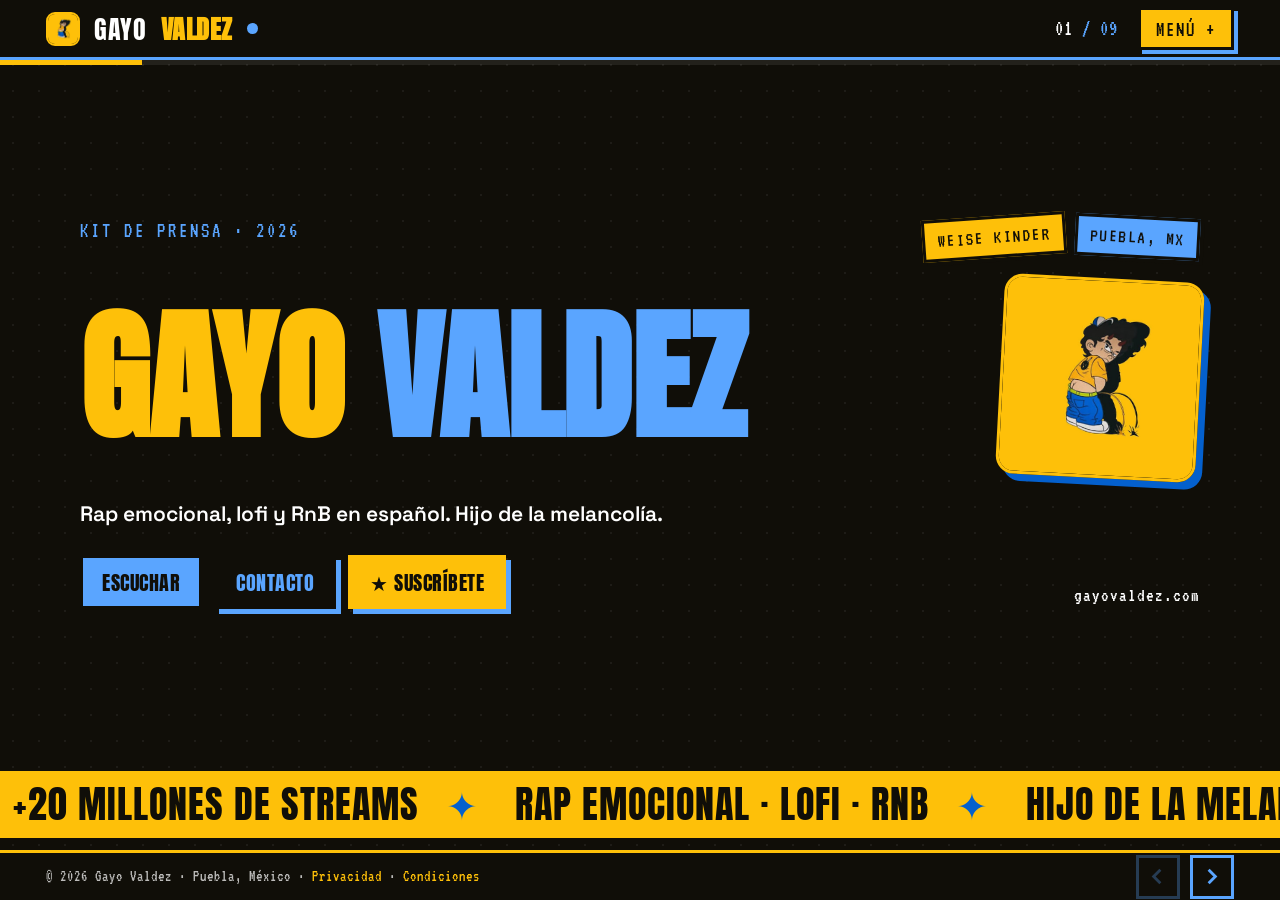
==== commit b651de4b: "Add files via upload" ====
--- a/index.html
+++ b/index.html
@@ -264,7 +264,7 @@
     display:inline-block;white-space:nowrap;
     font-family:var(--font-display);font-size:clamp(22px,3.2vw,38px);
     letter-spacing:1px;text-transform:uppercase;
-    animation:scroll 22s linear infinite;will-change:transform;
+    animation:scroll 16s linear infinite;will-change:transform;
   }
   .marquee.rtl .track{animation-direction:reverse}
   .marquee .track span{padding:0 .35em}
@@ -505,9 +505,8 @@
 
   /* REDUCED MOTION */
   @media (prefers-reduced-motion:reduce){
-    *,*::before,*::after{animation-duration:.001ms !important;animation-iteration-count:1 !important;transition-duration:.001ms !important}
-    .marquee .track{animation:none;transform:none}
-    .spin{animation:none}
+    .spin,.cover-logo,.sticker,.floatstar{animation:none !important}
+    .shot,.stat,.rel-row,.tour-row,.promo,.quote,.cc,.btn,.tag{transition:none !important}
     [data-reveal]{opacity:1;transform:none}
     .slide,.slide.active,.slide.leaving{transition-delay:0s !important;transition-duration:.001ms !important}
   }
@@ -531,6 +530,77 @@
   .legal-links a:hover{color:var(--orange)}
   .soon{cursor:default}
   .soon:hover{transform:none;box-shadow:none}
+
+  /* ===== animaciones ===== */
+  a.rel-row{color:inherit;text-decoration:none;position:relative;overflow:hidden;transition:padding-left .25s,color .25s,background .25s}
+  a.rel-row:hover{background:var(--orange);color:var(--ink);padding-left:22px;padding-right:12px}
+  a.rel-row:hover .yr,a.rel-row:hover .ty{color:var(--ink)}
+  .rel-row .go{font-style:normal;margin-left:10px;opacity:0;transform:translate(-8px,8px);transition:.25s;font-family:var(--font-display)}
+  a.rel-row:hover .go{opacity:1;transform:none}
+  a.stat{text-decoration:none;position:relative;transition:transform .25s cubic-bezier(.3,1.6,.5,1),background .2s,color .2s}
+  a.stat:hover{transform:translateY(-8px) rotate(-1.5deg) scale(1.04);z-index:2;box-shadow:6px 6px 0 var(--orange)}
+  a.stat::after{content:"↗";position:absolute;top:8px;right:10px;font-family:var(--font-display);opacity:.5;transition:.25s}
+  a.stat:hover::after{opacity:1;transform:translate(3px,-3px)}
+  .btn{transition:transform .2s cubic-bezier(.3,1.6,.5,1),box-shadow .2s,background .2s,color .2s}
+  .btn:hover{transform:translate(-3px,-3px) rotate(-1deg);box-shadow:5px 5px 0 var(--blue)}
+  .btn:active{transform:translate(1px,1px);box-shadow:none}
+  .btn.sub{background:var(--orange);color:var(--ink);border-color:var(--orange);animation:pulse 2.4s ease-in-out infinite}
+  @keyframes pulse{0%,100%{box-shadow:0 0 0 0 rgba(254,192,9,.55)}50%{box-shadow:0 0 0 12px rgba(254,192,9,0)}}
+  .s-orange .btn.sub{background:var(--ink);color:var(--orange);border-color:var(--ink);animation:none}
+  .tag{transition:transform .2s cubic-bezier(.3,1.6,.5,1),background .2s,color .2s}
+  .tag:hover{transform:translateY(-4px) rotate(-3deg);background:var(--orange);color:var(--ink)}
+  .meta-card,.quote,.cc{transition:transform .25s cubic-bezier(.3,1.6,.5,1),box-shadow .25s}
+  .meta-card:hover,.quote:hover,.cc:hover{transform:translate(-5px,-5px) rotate(-.8deg);box-shadow:7px 7px 0 var(--blue)}
+  .cc:hover{box-shadow:7px 7px 0 var(--orange)}
+  a.tour-row{transition:padding-left .25s,background .25s,color .25s}
+  a.tour-row:hover{padding-left:20px;background:rgba(254,192,9,.12)}
+  a.tour-row:hover .status{background:var(--orange);color:var(--ink)}
+  a.promo{text-decoration:none;color:inherit}
+  .shot{transition:transform .3s cubic-bezier(.3,1.6,.5,1),filter .3s}
+  .shot:hover{transform:translateY(-8px) rotate(-2deg) scale(1.03)}
+  .cover-logo{animation:floaty 4s ease-in-out infinite;transition:transform .3s}
+  .cover-logo:hover{animation-play-state:paused;transform:rotate(-8deg) scale(1.12)}
+  @keyframes floaty{0%,100%{transform:rotate(3deg) translateY(0)}50%{transform:rotate(-2deg) translateY(-12px)}}
+  .sticker{animation:wiggle 3s ease-in-out infinite}
+  .sticker:nth-child(2){animation-delay:-1.2s}
+  @keyframes wiggle{0%,100%{rotate:-2deg}50%{rotate:3deg}}
+  .cover .title .huge{transition:letter-spacing .4s,transform .4s;cursor:default}
+  .cover .title .huge:hover{letter-spacing:3px;transform:skewX(-6deg)}
+  .mark{transition:transform .25s cubic-bezier(.3,1.6,.5,1)}
+  .mark:hover{transform:scale(1.06) rotate(-2deg)}
+  .mark-logo{transition:transform .5s}
+  .mark:hover .mark-logo{transform:rotate(360deg)}
+  .stat .n{display:inline-block;transition:transform .3s cubic-bezier(.3,1.6,.5,1)}
+  a.stat:hover .n{transform:scale(1.12)}
+
+  /* ===== MÓVIL: aprovechar toda la pantalla ===== */
+  @media (max-width:640px){
+    .slide[data-slide="0"] .wrap{margin:0;flex:1;display:flex}
+    .cover{flex:1;justify-content:space-between;gap:10px}
+    .cover .title{display:block;position:relative}
+    .cover .title .huge{font-size:23vw;line-height:.86;letter-spacing:0}
+    .cover .title .huge .o{display:block}
+    .cover-logo{position:absolute;right:0;top:0;width:25vw;min-width:0;height:auto;border-radius:16px;box-shadow:5px 5px 0 var(--blue)}
+    .cover .kicker{font-size:18px}
+    .sticker{font-size:17px;padding:6px 12px}
+    .cover .lead{font-size:19px !important;line-height:1.28}
+    .cover .botrow{flex-direction:column;align-items:stretch;gap:14px}
+    .cover .btnrow{display:grid;grid-template-columns:1fr 1fr;gap:10px}
+    .cover .btnrow .btn{font-size:19px;padding:12px 10px;text-align:center}
+    .cover .btnrow .btn.sub{grid-column:1/-1}
+    .cover .mono{font-size:19px}
+    .big{font-size:clamp(40px,12.5vw,56px)}
+    .lead{font-size:19px;line-height:1.4}
+    .slide .wrap{margin:0;flex:1;display:flex;flex-direction:column;justify-content:space-between}
+    .stat-grid{flex:1;grid-auto-rows:1fr}
+    .stat .n{font-size:clamp(44px,15vw,64px)}
+    .stat .l{font-size:16px}
+    .rel-row .t{font-size:clamp(24px,7vw,30px)}
+    .rel-row{padding-block:14px}
+    .quote p{font-size:19px}
+    .tour-row .city{font-size:30px}
+    .cc .v{font-size:20px}
+  }
 </style>
 </head>
 <body>
@@ -556,7 +626,7 @@
         <div class="toprow" data-reveal>
           <span class="kicker hl-lime">Kit de prensa · 2026</span>
           <div class="stickwrap">
-            <span class="sticker o">Independiente</span>
+            <span class="sticker o">Weise Kinder</span>
             <span class="sticker r2">Puebla, MX</span>
           </div>
         </div>
@@ -574,6 +644,7 @@
           <div class="btnrow">
             <a class="btn fill" href="#" data-goto="2">Escuchar</a>
             <a class="btn" href="#" data-goto="7">Contacto</a>
+            <a class="btn sub" href="exclusivo/">★ Suscríbete</a>
           </div>
           <span class="mono">gayovaldez.com</span>
         </div>
@@ -599,7 +670,7 @@
         <div class="bio-grid">
           <div data-reveal>
             <p class="lead" style="margin-bottom:14px">
-              Gayo Valdez es un artista independiente de Puebla, México. Hace rap emocional, lofi y RnB en español: música que escribe para sí mismo, sin pedir permiso. Muy fresa para los cholos, muy cholo para los fresas.
+              Gayo Valdez es un artista de Puebla, México, del sello Weise Kinder. Hace rap emocional, lofi y RnB en español: música que escribe para sí mismo, sin pedir permiso. Muy fresa para los cholos, muy cholo para los fresas.
             </p>
             <p class="lead">
               Con más de 20 millones de streams, produce sus canciones en FL Studio y las comparte en Spotify, Apple Music, SoundCloud y YouTube, mientras su comunidad crece también en Instagram y TikTok. Hace música y escribe cosas.
@@ -609,7 +680,7 @@
               <span class="tag">Lofi</span>
               <span class="tag">RnB</span>
               <span class="tag">En español</span>
-              <span class="tag">Independiente</span>
+              <span class="tag">Sello Weise Kinder</span>
             </div>
           </div>
           <div class="bio-meta" data-reveal>
@@ -644,15 +715,15 @@
             <div class="mid hl-orange" style="margin-top:10px">Amarilla</div>
             <p class="mono" style="margin-top:5px;color:var(--white)">Su canción más conocida · rap emocional</p>
           </div>
-          <a class="btn fill" href="https://open.spotify.com/artist/0uCVN0ZSViQ4xVwJsDqfVo" target="_blank" rel="noopener">Escuchar en Spotify</a>
+          <a class="btn fill" href="https://open.spotify.com/search/Amarilla%20Gayo%20Valdez" target="_blank" rel="noopener">Escuchar Amarilla</a>
         </div>
 
         <div class="rel-list">
-          <div class="rel-row" data-reveal><span class="t">Gin</span><span class="ty">Canción</span><span class="yr"></span></div>
-          <div class="rel-row" data-reveal><span class="t">Effy</span><span class="ty">Canción</span><span class="yr"></span></div>
-          <div class="rel-row" data-reveal><span class="t">No puedo llorar</span><span class="ty">Canción</span><span class="yr"></span></div>
-          <div class="rel-row" data-reveal><span class="t">De mí para mí</span><span class="ty">Canción</span><span class="yr"></span></div>
-          <div class="rel-row" data-reveal><span class="t">Canciones para curar el alma</span><span class="ty">Álbum</span><span class="yr">2022</span></div>
+          <a class="rel-row" href="https://open.spotify.com/search/Gin%20Gayo%20Valdez" target="_blank" rel="noopener" data-reveal><span class="t">Gin</span><span class="ty">Canción</span><span class="yr"></span><i class="go">↗</i></a>
+          <a class="rel-row" href="https://open.spotify.com/search/Effy%20Gayo%20Valdez" target="_blank" rel="noopener" data-reveal><span class="t">Effy</span><span class="ty">Canción</span><span class="yr"></span><i class="go">↗</i></a>
+          <a class="rel-row" href="https://open.spotify.com/search/No%20puedo%20llorar%20Gayo%20Valdez" target="_blank" rel="noopener" data-reveal><span class="t">No puedo llorar</span><span class="ty">Canción</span><span class="yr"></span><i class="go">↗</i></a>
+          <a class="rel-row" href="https://open.spotify.com/search/De%20m%C3%AD%20para%20m%C3%AD%20Gayo%20Valdez" target="_blank" rel="noopener" data-reveal><span class="t">De mí para mí</span><span class="ty">Canción</span><span class="yr"></span><i class="go">↗</i></a>
+          <a class="rel-row" href="https://open.spotify.com/search/Canciones%20para%20curar%20el%20alma%20Gayo%20Valdez" target="_blank" rel="noopener" data-reveal><span class="t">Canciones para curar el alma</span><span class="ty">Álbum</span><span class="yr">2022</span><i class="go">↗</i></a>
         </div>
       </div>
     </div>
@@ -665,12 +736,12 @@
         <span class="kicker" data-reveal>04 / Números</span>
         <h2 class="big" data-reveal style="margin:6px 0 16px">Gayo en<br>números</h2>
         <div class="stat-grid" data-reveal>
-          <div class="stat"><span class="n">83K</span><span class="l">Oyentes mensuales en Spotify</span></div>
-          <div class="stat"><span class="n">+20M</span><span class="l">Streams totales</span></div>
-          <div class="stat"><span class="n">57K</span><span class="l">Suscriptores en YouTube</span></div>
-          <div class="stat"><span class="n">35K</span><span class="l">Seguidores en Spotify</span></div>
-          <div class="stat"><span class="n">24K</span><span class="l">Seguidores en Instagram</span></div>
-          <div class="stat"><span class="n">300+</span><span class="l">Videos en YouTube</span></div>
+          <a class="stat" href="https://open.spotify.com/artist/0uCVN0ZSViQ4xVwJsDqfVo" target="_blank" rel="noopener"><span class="n">83K</span><span class="l">Oyentes mensuales en Spotify</span></a>
+          <a class="stat" href="https://open.spotify.com/artist/0uCVN0ZSViQ4xVwJsDqfVo" target="_blank" rel="noopener"><span class="n">+20M</span><span class="l">Streams totales</span></a>
+          <a class="stat" href="https://www.youtube.com/@gayovaldez?sub_confirmation=1" target="_blank" rel="noopener"><span class="n">57K</span><span class="l">Suscriptores en YouTube</span></a>
+          <a class="stat" href="https://open.spotify.com/artist/0uCVN0ZSViQ4xVwJsDqfVo" target="_blank" rel="noopener"><span class="n">35K</span><span class="l">Seguidores en Spotify</span></a>
+          <a class="stat" href="https://www.instagram.com/itsgayobitch" target="_blank" rel="noopener"><span class="n">24K</span><span class="l">Seguidores en Instagram</span></a>
+          <a class="stat" href="https://www.youtube.com/@gayovaldez/videos" target="_blank" rel="noopener"><span class="n">300+</span><span class="l">Videos en YouTube</span></a>
         </div>
         <p class="mono" data-reveal style="margin-top:14px">Cifras de noviembre de 2026.</p>
       </div>
@@ -706,7 +777,7 @@
           </div>
         </div>
       </div>
-      <div class="marquee thin bleed" data-reveal style="margin-top:12px;border-bottom:none;background:var(--ink);color:var(--orange)">
+      <div class="marquee thin rtl bleed" data-reveal style="margin-top:12px;border-bottom:none;background:var(--ink);color:var(--orange)">
         <div class="track">
           <span>Spotify</span><span class="s">&#10022;</span><span>Apple Music</span><span class="s">&#10022;</span>
           <span>YouTube</span><span class="s">&#10022;</span><span>SoundCloud</span><span class="s">&#10022;</span><span>Instagram</span><span class="s">&#10022;</span><span>TikTok</span><span class="s">&#10022;</span>
@@ -780,7 +851,7 @@
           <div class="cc" data-reveal><div class="k">Shows y booking</div><div class="v"><a href="mailto:gayovaldez@gmail.com">gayovaldez@gmail.com</a></div></div>
           <div class="cc" data-reveal><div class="k">Colaboraciones</div><div class="v"><a href="mailto:gayovaldez@gmail.com">gayovaldez@gmail.com</a></div></div>
           <div class="cc" data-reveal><div class="k">Prensa</div><div class="v"><a href="mailto:gayovaldez@gmail.com">gayovaldez@gmail.com</a></div></div>
-          <div class="cc" data-reveal><div class="k">Sello</div><div class="v">Independiente</div></div>
+          <div class="cc" data-reveal><div class="k">Sello</div><div class="v">Weise Kinder</div></div>
         </div>
         <div class="socials" data-reveal>
           <a class="tag" href="https://www.instagram.com/itsgayobitch" target="_blank" rel="noopener">IG @itsgayobitch</a>
@@ -790,6 +861,7 @@
         </div>
         <div class="btnrow" data-reveal style="margin-top:18px">
           <a class="btn fill" href="mailto:gayovaldez@gmail.com">Escribir un correo</a>
+          <a class="btn sub" href="exclusivo/">★ Contenido exclusivo</a>
           <a class="btn" href="https://open.spotify.com/artist/0uCVN0ZSViQ4xVwJsDqfVo" target="_blank" rel="noopener">Escuchar en Spotify</a>
         </div>
       </div>
@@ -812,10 +884,10 @@
             <span class="tm">Pronto</span><span class="nm">Merch</span>
             <span class="ds">Ropa y objetos de Gayo Valdez.</span>
           </div>
-          <div class="promo soon" data-reveal>
-            <span class="tm">Pronto</span><span class="nm">Detrás de cámaras</span>
-            <span class="ds">Fotos y galerías del proceso, del estudio y de los shows.</span>
-          </div>
+          <a class="promo" href="exclusivo/" data-reveal>
+            <span class="tm">Ya disponible</span><span class="nm">Contenido exclusivo</span>
+            <span class="ds">Adelantos, detrás de cámaras y más. Suscríbete.</span>
+          </a>
         </div>
         <div class="btnrow" data-reveal style="margin-top:18px">
           <a class="btn fill" href="#" data-goto="0">Volver al inicio</a>
@@ -858,6 +930,7 @@
     <li><a href="#" data-goto="6"><span class="ix">07</span>Logo y colores</a></li>
     <li><a href="#" data-goto="7"><span class="ix">08</span>Contacto</a></li>
     <li><a href="#" data-goto="8"><span class="ix">09</span>Próximamente</a></li>
+    <li><a href="exclusivo/"><span class="ix">★</span>Contenido exclusivo</a></li>
   </ul>
   <div class="nav-foot">
     Flechas del teclado, deslizar o tocar. <a href="privacidad/">Privacidad</a> · <a href="terminos/">Condiciones</a>
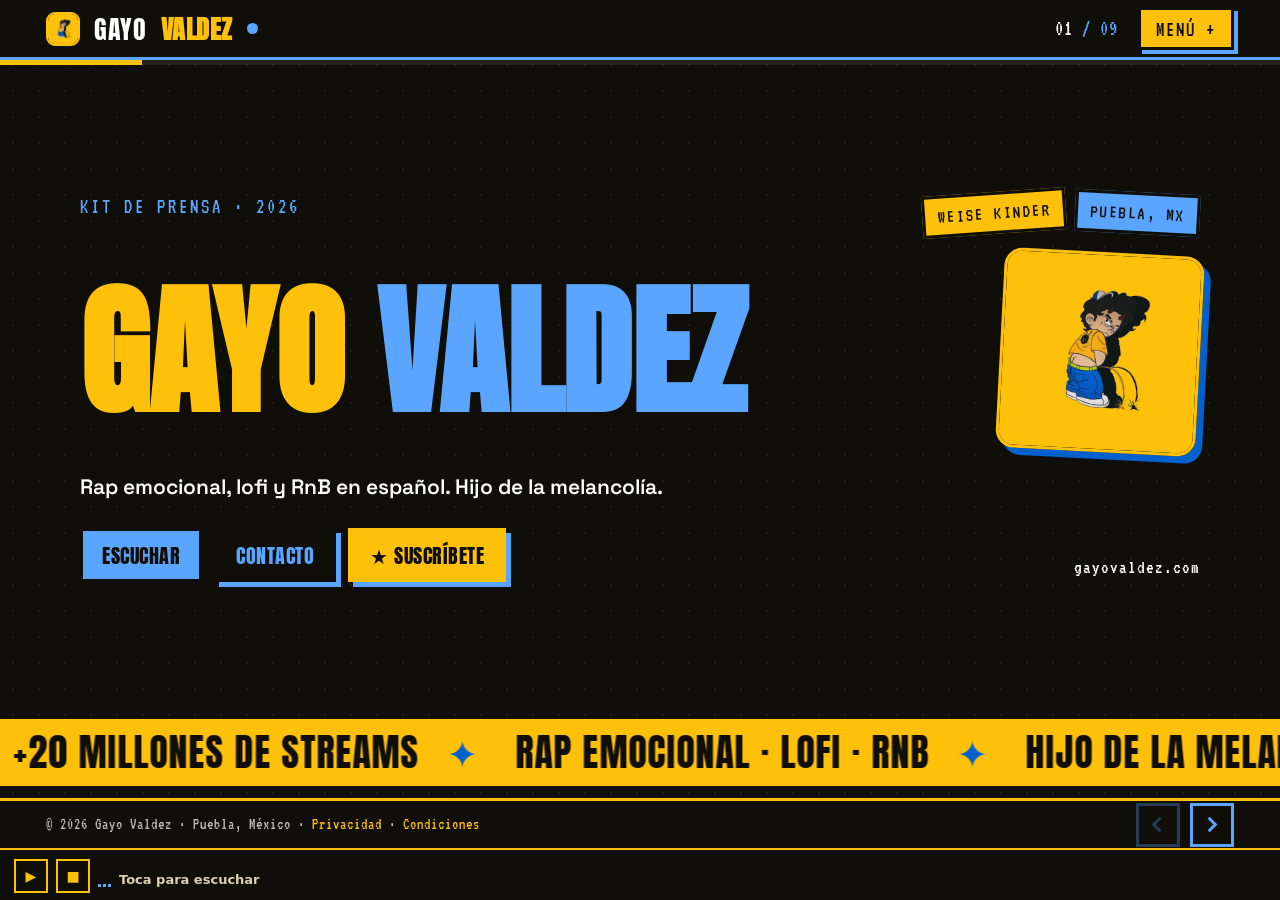
==== commit f56d43c5: "Add files via upload" ====
--- a/index.html
+++ b/index.html
@@ -14,6 +14,7 @@
 <html lang="es">
 <head>
 <meta charset="UTF-8">
+<script src="assets/player.js"></script>
 <meta name="viewport" content="width=device-width, initial-scale=1.0, viewport-fit=cover">
 <title>Gayo Valdez · Rap emocional, lofi y RnB en español · Puebla, México</title>
 <meta name="description" content="Gayo Valdez: artista independiente de Puebla, México. Rap emocional, lofi y RnB en español. Escucha su música, conoce sus números y contáctalo.">
@@ -601,6 +602,12 @@
     .tour-row .city{font-size:30px}
     .cc .v{font-size:20px}
   }
+  @media (max-width:640px) and (max-height:780px){
+    .cover .title .huge{font-size:20vw}.cover-logo{width:22vw}
+    .cover{gap:7px}.cover .lead{font-size:17px !important}
+    .cover .btnrow .btn{font-size:17px;padding:9px 8px}.cover .mono{font-size:17px}
+    .sticker{font-size:15px;padding:4px 10px}.cover .kicker{font-size:16px}
+  }
 </style>
 </head>
 <body>
@@ -876,6 +883,9 @@
         <h2 class="big hl-lime" data-reveal style="margin:6px 0 8px">Lo que<br>viene</h2>
         <p class="lead" data-reveal style="margin-bottom:16px">Este sitio va a crecer con la música.</p>
         <div class="promo-grid">
+          <a class="promo" href="albumes/" data-reveal><span class="tm">Ya disponible</span><span class="nm">Álbumes</span><span class="ds">Mis álbumes por año, directo a Spotify.</span></a>
+          <a class="promo" href="galeria/" data-reveal><span class="tm">Ya disponible</span><span class="nm">Galería</span><span class="ds">Todos mis videos de YouTube.</span></a>
+          <a class="promo" href="fotos/" data-reveal><span class="tm">Ya disponible</span><span class="nm">Fotos</span><span class="ds">Mis fotos favoritas.</span></a>
           <div class="promo soon" data-reveal>
             <span class="tm">Pronto</span><span class="nm">Conciertos</span>
             <span class="ds">Fechas, ciudades y boletos cuando haya shows.</span>
@@ -930,6 +940,9 @@
     <li><a href="#" data-goto="6"><span class="ix">07</span>Logo y colores</a></li>
     <li><a href="#" data-goto="7"><span class="ix">08</span>Contacto</a></li>
     <li><a href="#" data-goto="8"><span class="ix">09</span>Próximamente</a></li>
+    <li><a href="albumes/"><span class="ix">●</span>Álbumes</a></li>
+    <li><a href="galeria/"><span class="ix">▶</span>Galería</a></li>
+    <li><a href="fotos/"><span class="ix">◼</span>Fotos</a></li>
     <li><a href="exclusivo/"><span class="ix">★</span>Contenido exclusivo</a></li>
   </ul>
   <div class="nav-foot">
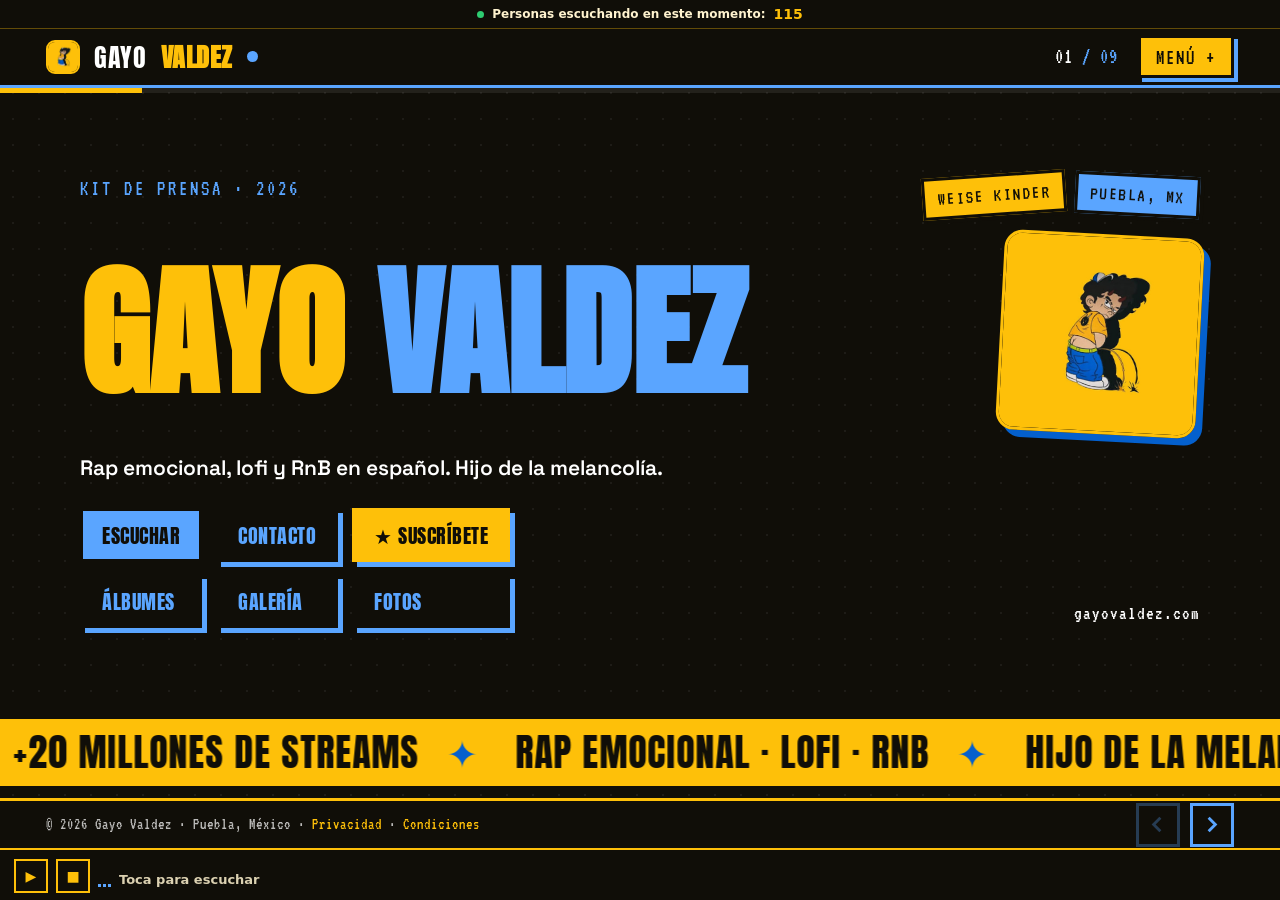
==== commit 2af62095: "Add files via upload" ====
--- a/index.html
+++ b/index.html
@@ -608,6 +608,16 @@
     .cover .btnrow .btn{font-size:17px;padding:9px 8px}.cover .mono{font-size:17px}
     .sticker{font-size:15px;padding:4px 10px}.cover .kicker{font-size:16px}
   }
+  @media (min-width:641px) and (max-height:760px){
+    .cover .title .huge{font-size:min(14vw,21vh) !important;line-height:.9}.cover-logo{width:min(15vw,24vh) !important}
+    .cover{gap:8px}.cover .lead{font-size:16px !important}.cover .btnrow .btn{padding:9px 14px;font-size:17px}
+  }
+  @media (min-width:641px) and (max-height:600px){
+    .cover .title .huge{font-size:min(12vw,17vh) !important}.cover-logo{width:min(12vw,19vh) !important}.cover .kicker,.sticker{font-size:14px}
+  }
+  .cover .btnrow{display:grid !important;grid-template-columns:repeat(3,minmax(0,max-content));gap:12px 14px;justify-content:start}
+  .cover .btnrow .btn{text-align:center;white-space:nowrap}
+  @media (max-width:640px){.cover .btnrow{grid-template-columns:repeat(3,1fr);gap:9px}.cover .btnrow .btn{padding:10px 4px !important;font-size:14px !important}}
 </style>
 </head>
 <body>
@@ -652,6 +662,9 @@
             <a class="btn fill" href="#" data-goto="2">Escuchar</a>
             <a class="btn" href="#" data-goto="7">Contacto</a>
             <a class="btn sub" href="exclusivo/">★ Suscríbete</a>
+            <a class="btn" href="albumes/">Álbumes</a>
+            <a class="btn" href="galeria/">Galería</a>
+            <a class="btn" href="fotos/">Fotos</a>
           </div>
           <span class="mono">gayovaldez.com</span>
         </div>
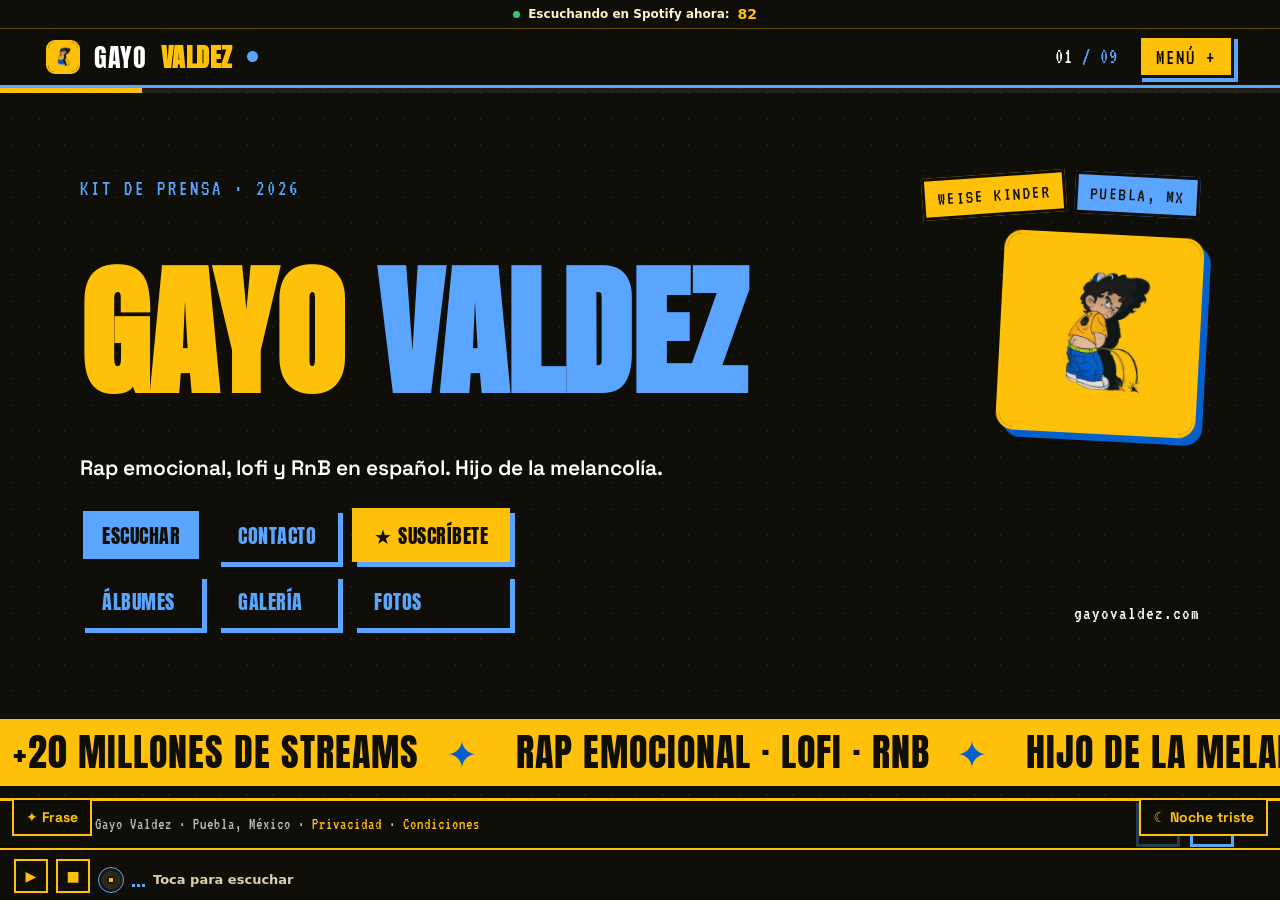
==== commit 4196ef2a: "Add files via upload" ====
--- a/index.html
+++ b/index.html
@@ -618,6 +618,8 @@
   .cover .btnrow{display:grid !important;grid-template-columns:repeat(3,minmax(0,max-content));gap:12px 14px;justify-content:start}
   .cover .btnrow .btn{text-align:center;white-space:nowrap}
   @media (max-width:640px){.cover .btnrow{grid-template-columns:repeat(3,1fr);gap:9px}.cover .btnrow .btn{padding:10px 4px !important;font-size:14px !important}}
+  .cover .btnrow .btn.sub{grid-column:auto !important;width:auto !important;flex:none !important}
+  @media (max-width:640px){.cover .btnrow .btn{width:100% !important;box-sizing:border-box}}
 </style>
 </head>
 <body>
@@ -899,6 +901,7 @@
           <a class="promo" href="albumes/" data-reveal><span class="tm">Ya disponible</span><span class="nm">Álbumes</span><span class="ds">Mis álbumes por año, directo a Spotify.</span></a>
           <a class="promo" href="galeria/" data-reveal><span class="tm">Ya disponible</span><span class="nm">Galería</span><span class="ds">Todos mis videos de YouTube.</span></a>
           <a class="promo" href="fotos/" data-reveal><span class="tm">Ya disponible</span><span class="nm">Fotos</span><span class="ds">Mis fotos favoritas.</span></a>
+          <a class="promo" href="juego/" data-reveal><span class="tm">Nuevo</span><span class="nm">Juegos</span><span class="ds">Quiz: ¿qué álbum eres hoy? y atrapa las notas.</span></a>
           <div class="promo soon" data-reveal>
             <span class="tm">Pronto</span><span class="nm">Conciertos</span>
             <span class="ds">Fechas, ciudades y boletos cuando haya shows.</span>
@@ -956,6 +959,7 @@
     <li><a href="albumes/"><span class="ix">●</span>Álbumes</a></li>
     <li><a href="galeria/"><span class="ix">▶</span>Galería</a></li>
     <li><a href="fotos/"><span class="ix">◼</span>Fotos</a></li>
+    <li><a href="juego/"><span class="ix">♪</span>Juegos</a></li>
     <li><a href="exclusivo/"><span class="ix">★</span>Contenido exclusivo</a></li>
   </ul>
   <div class="nav-foot">
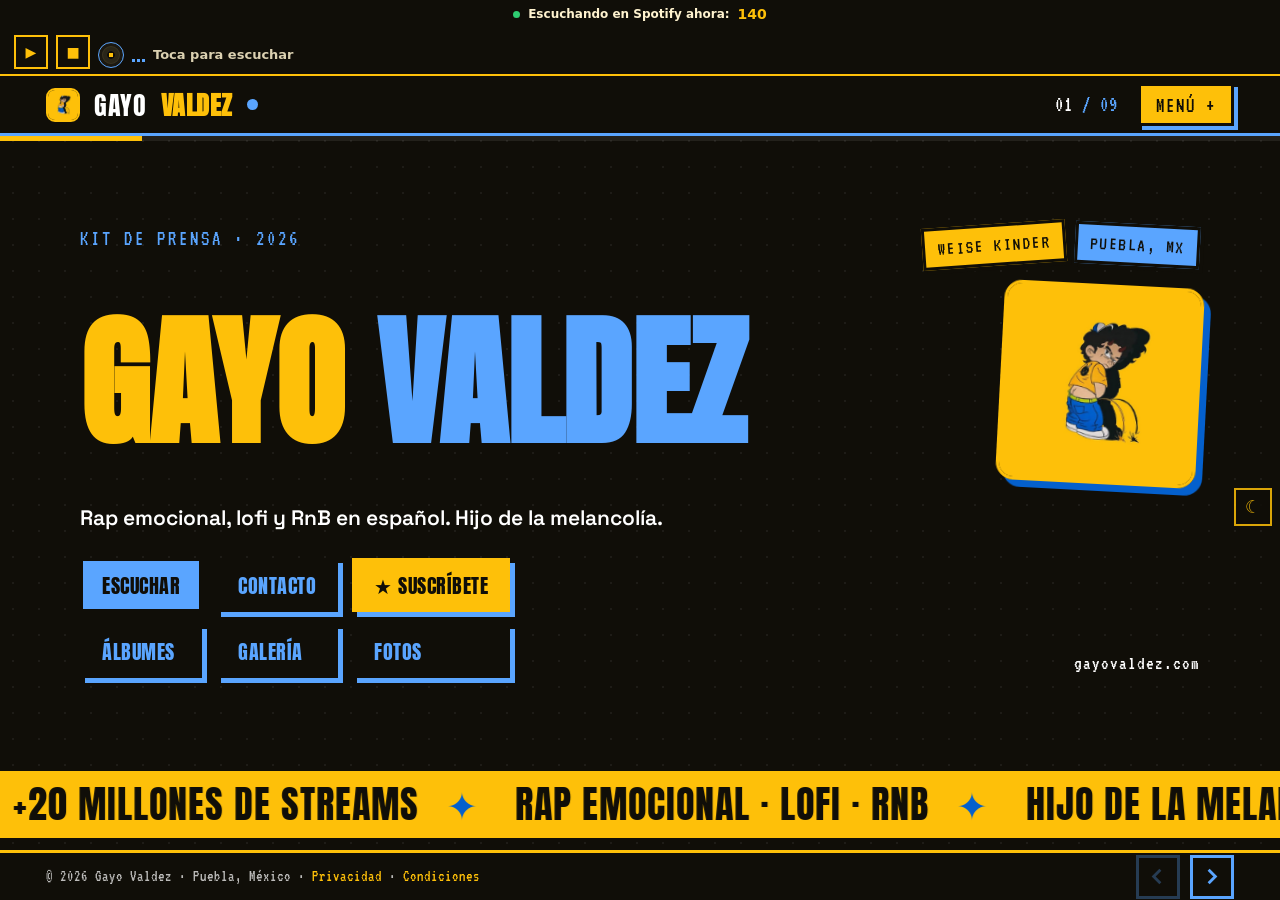
==== commit 92e3fcfc: "Add files via upload" ====
--- a/index.html
+++ b/index.html
@@ -469,6 +469,14 @@
   .nav-list li a .ix{font-family:var(--font-pixel);font-size:clamp(17px,1.9vw,24px);color:var(--orange);min-width:2.4em}
   .nav-list li a:hover{color:var(--lime);transform:translateX(14px)}
   .nav-list li a:hover .ix{color:var(--lime)}
+  .nav-list .fold-btn{display:flex;align-items:baseline;gap:16px;width:100%;text-align:left;background:none;border:0;cursor:pointer;font-family:var(--font-display);font-size:clamp(22px,3.6vw,42px);text-transform:uppercase;line-height:1.02;color:var(--white);padding:4px 0;transition:color .15s}
+  .nav-list .fold-btn .ix{font-family:var(--font-pixel);font-size:clamp(17px,1.9vw,24px);color:var(--orange);min-width:2.4em}
+  .nav-list .fold-btn .car{margin-left:auto;font-style:normal;color:var(--orange);font-family:var(--font-pixel);transition:transform .25s}
+  .nav-list .fold-btn:hover{color:var(--lime)}
+  .nav-list .fold-btn[aria-expanded=true] .car{transform:rotate(45deg)}
+  .nav-list .fold-list{list-style:none;margin:2px 0 6px;padding:0 0 0 18px;border-left:3px solid var(--orange);display:none}
+  .nav-list .fold-list.open{display:block}
+  .nav-list .fold-list li a{font-size:clamp(18px,2.8vw,32px)}
   .nav-foot{
     margin-top:auto;padding-top:16px;border-top:3px solid var(--orange);
     font-family:var(--font-pixel);font-size:18px;letter-spacing:1px;color:rgba(255,255,255,.7);
@@ -947,15 +955,20 @@
     <button class="x" id="navClose" aria-label="Cerrar menú">CERRAR &#10005;</button>
   </div>
   <ul class="nav-list">
-    <li><a href="#" data-goto="0"><span class="ix">01</span>Portada</a></li>
-    <li><a href="#" data-goto="1"><span class="ix">02</span>Quién soy</a></li>
-    <li><a href="#" data-goto="2"><span class="ix">03</span>La música</a></li>
-    <li><a href="#" data-goto="3"><span class="ix">04</span>Números</a></li>
-    <li><a href="#" data-goto="4"><span class="ix">05</span>En mis palabras</a></li>
-    <li><a href="#" data-goto="5"><span class="ix">06</span>Mis redes</a></li>
-    <li><a href="#" data-goto="6"><span class="ix">07</span>Logo y colores</a></li>
-    <li><a href="#" data-goto="7"><span class="ix">08</span>Contacto</a></li>
-    <li><a href="#" data-goto="8"><span class="ix">09</span>Próximamente</a></li>
+    <li class="fold">
+      <button type="button" class="fold-btn" id="foldBtn" aria-expanded="false" aria-controls="foldList"><span class="ix">01–09</span>Secciones<i class="car" aria-hidden="true">+</i></button>
+      <ul class="fold-list" id="foldList">
+        <li><a href="#" data-goto="0"><span class="ix">01</span>Portada</a></li>
+        <li><a href="#" data-goto="1"><span class="ix">02</span>Quién soy</a></li>
+        <li><a href="#" data-goto="2"><span class="ix">03</span>La música</a></li>
+        <li><a href="#" data-goto="3"><span class="ix">04</span>Números</a></li>
+        <li><a href="#" data-goto="4"><span class="ix">05</span>En mis palabras</a></li>
+        <li><a href="#" data-goto="5"><span class="ix">06</span>Mis redes</a></li>
+        <li><a href="#" data-goto="6"><span class="ix">07</span>Logo y colores</a></li>
+        <li><a href="#" data-goto="7"><span class="ix">08</span>Contacto</a></li>
+        <li><a href="#" data-goto="8"><span class="ix">09</span>Próximamente</a></li>
+      </ul>
+    </li>
     <li><a href="albumes/"><span class="ix">●</span>Álbumes</a></li>
     <li><a href="galeria/"><span class="ix">▶</span>Galería</a></li>
     <li><a href="fotos/"><span class="ix">◼</span>Fotos</a></li>
@@ -1220,5 +1233,9 @@
   window.addEventListener("resize", debounce(fillMarquees, 200));
 })();
 </script>
+<script>
+(function(){var b=document.getElementById("foldBtn"),l=document.getElementById("foldList");if(!b||!l)return;
+b.addEventListener("click",function(){var o=!l.classList.contains("open");l.classList.toggle("open",o);b.setAttribute("aria-expanded",o)});})();
+</script>
 </body>
 </html>
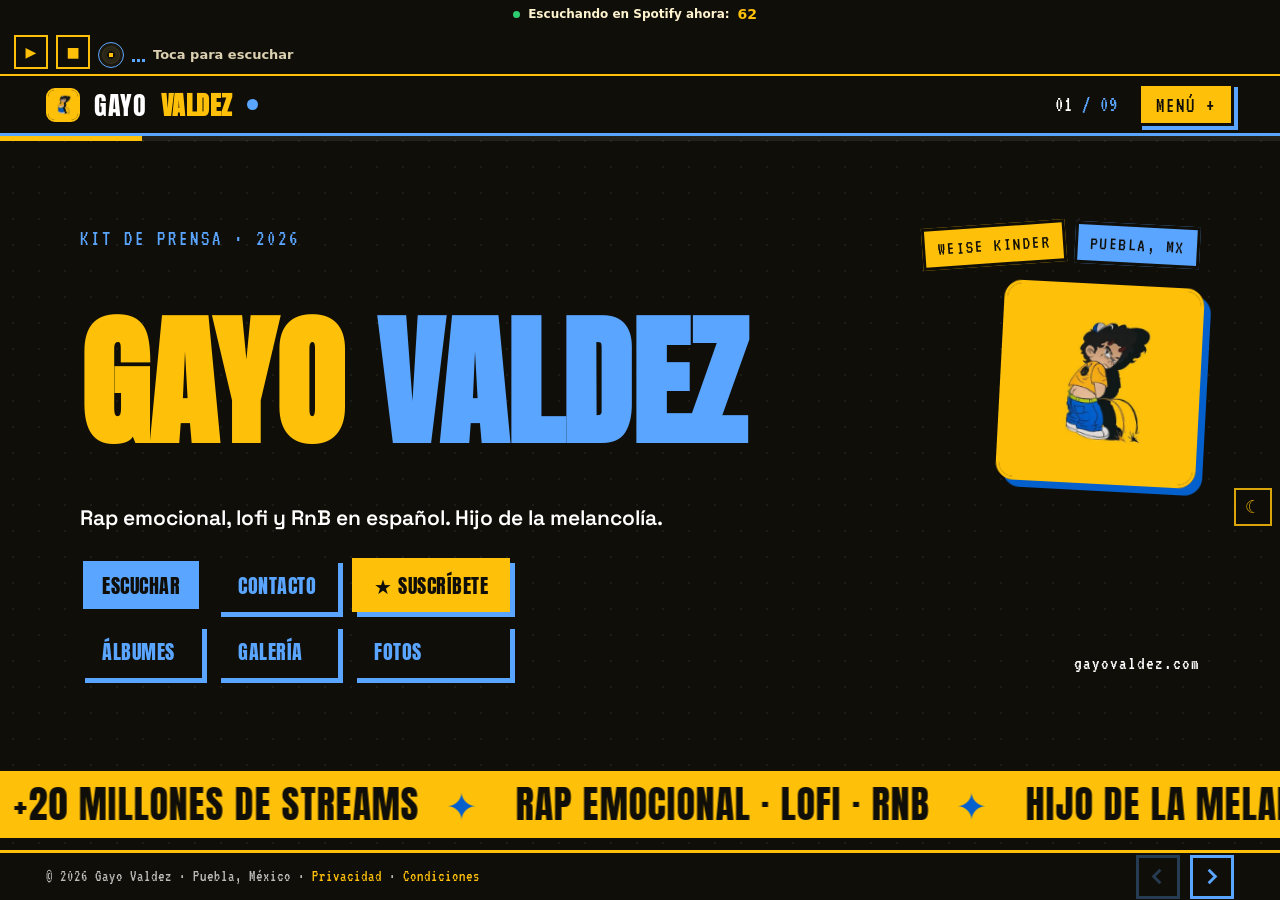
==== commit e86f784c: "Add files via upload" ====
--- a/index.html
+++ b/index.html
@@ -628,6 +628,25 @@
   @media (max-width:640px){.cover .btnrow{grid-template-columns:repeat(3,1fr);gap:9px}.cover .btnrow .btn{padding:10px 4px !important;font-size:14px !important}}
   .cover .btnrow .btn.sub{grid-column:auto !important;width:auto !important;flex:none !important}
   @media (max-width:640px){.cover .btnrow .btn{width:100% !important;box-sizing:border-box}}
+  @media (max-width:640px){
+    .cover{justify-content:space-evenly !important;gap:18px !important}
+    .cover .toprow{gap:12px}.cover .stickwrap{gap:10px}
+    .cover .title .huge{line-height:.92 !important}
+    .cover .lead{line-height:1.4 !important}
+    .cover .botrow{gap:20px !important}
+    .cover .btnrow{gap:12px !important}
+    .cover .btnrow .btn{padding:12px 4px !important}
+  }
+  @media (max-width:640px) and (max-height:700px){
+    .cover{gap:12px !important}.cover .title .huge{font-size:18vw !important}.cover-logo{width:20vw !important}.cover .botrow{gap:14px !important}
+  }
+  @media (max-width:640px){.marquee{flex:none !important}.menu-btn{white-space:nowrap}.cover .btnrow{min-width:0}.cover .btnrow .btn{min-width:0;overflow:hidden;text-overflow:ellipsis}}
+  @media (max-width:380px){
+    .menu-btn{font-size:17px !important;padding:6px 10px 4px !important}
+    .cover .btnrow{gap:8px !important}.cover .btnrow .btn{font-size:12px !important;padding:11px 2px !important;letter-spacing:0}
+    .cover .lead{font-size:16px !important}.sticker{font-size:14px !important;padding:4px 9px !important}.cover .kicker{font-size:14px !important}
+  }
+  @media (max-width:440px) and (min-width:381px){.cover .btnrow{gap:9px !important}.cover .btnrow .btn{font-size:13px !important;padding:12px 2px !important;letter-spacing:0}}
 </style>
 </head>
 <body>
